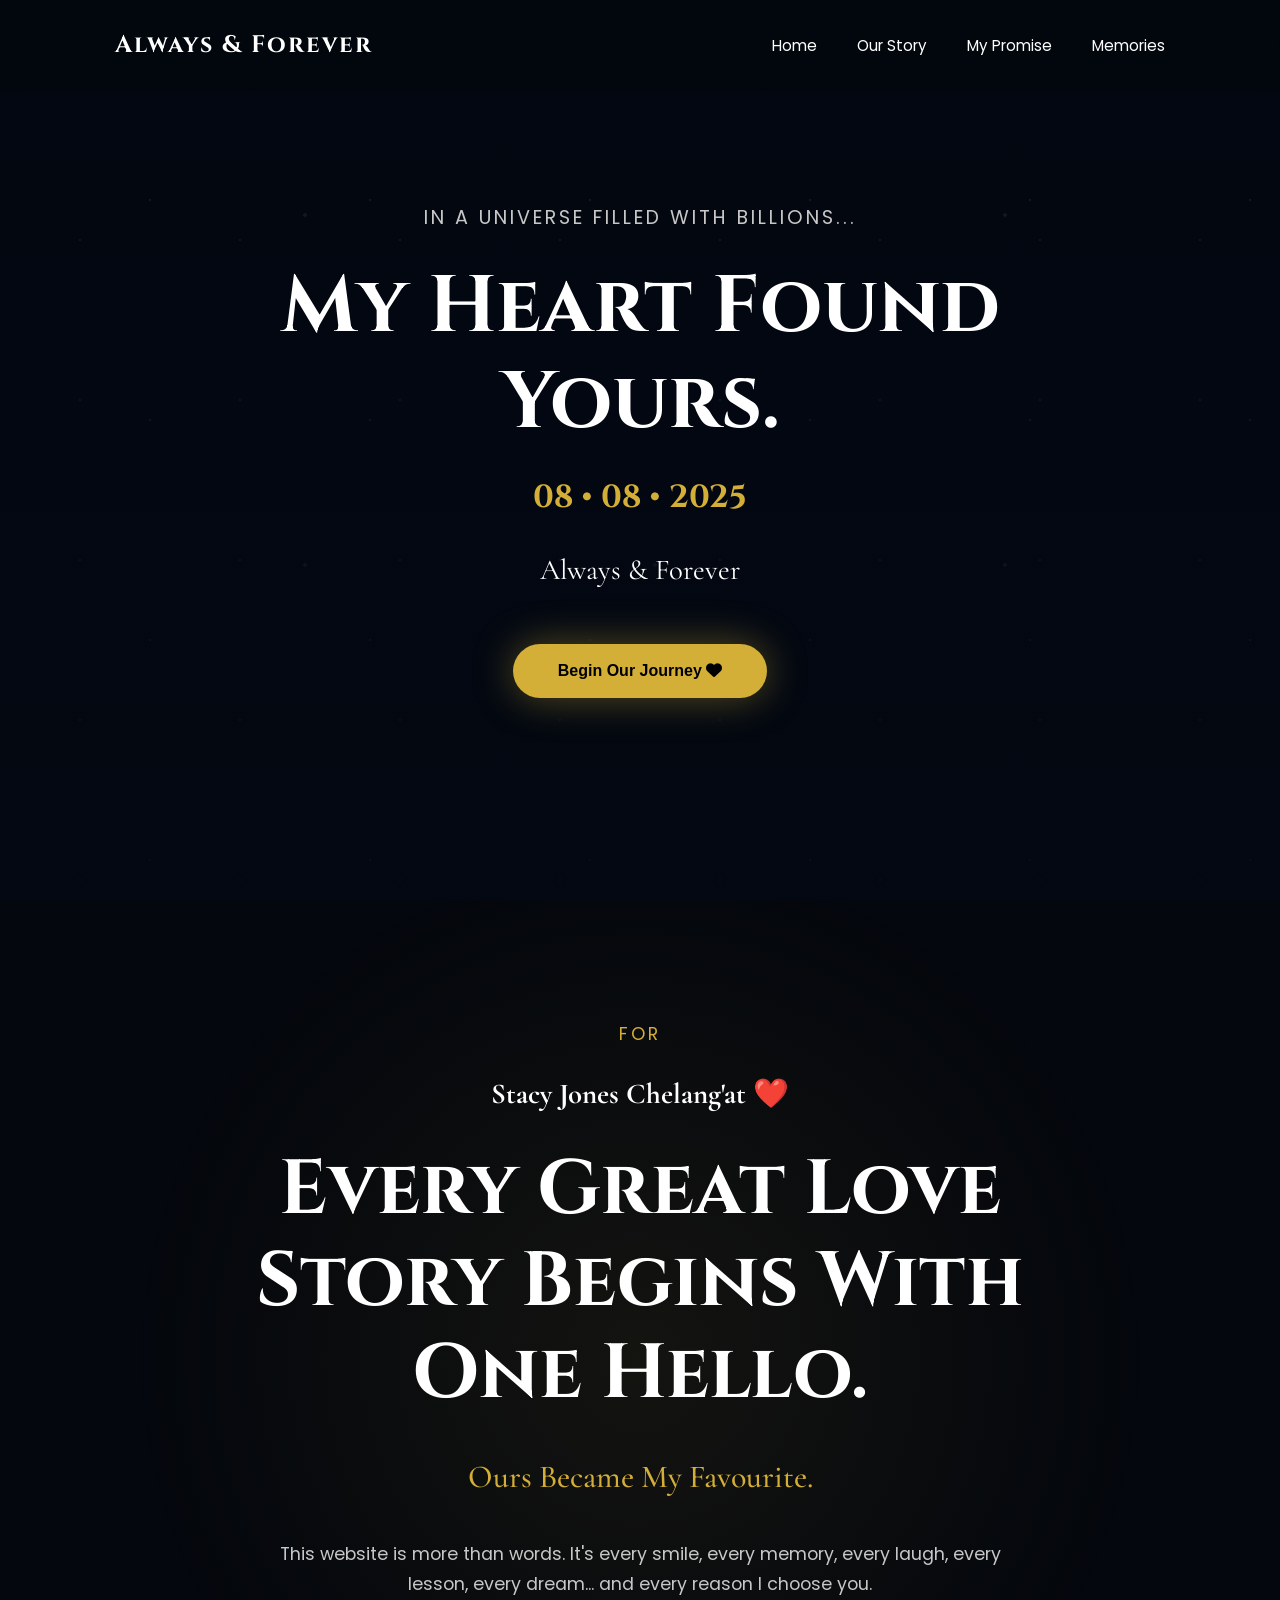
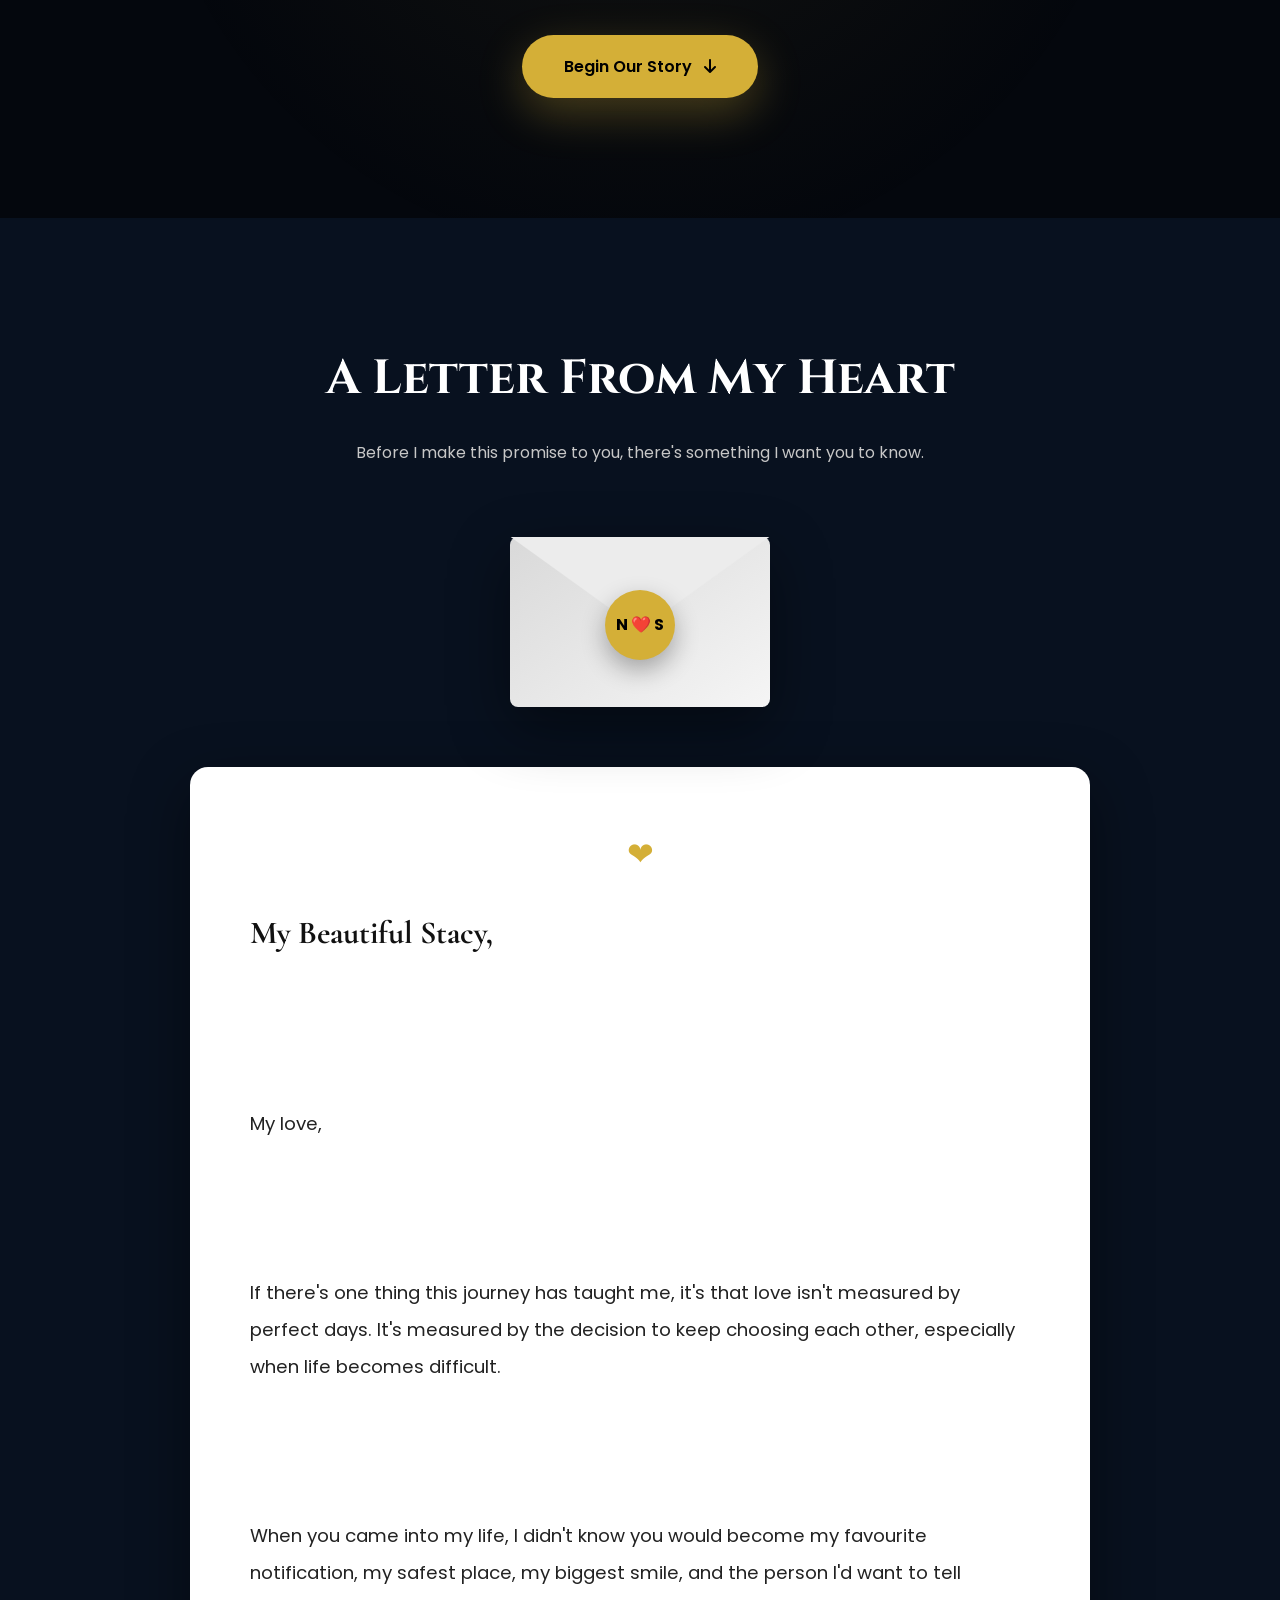
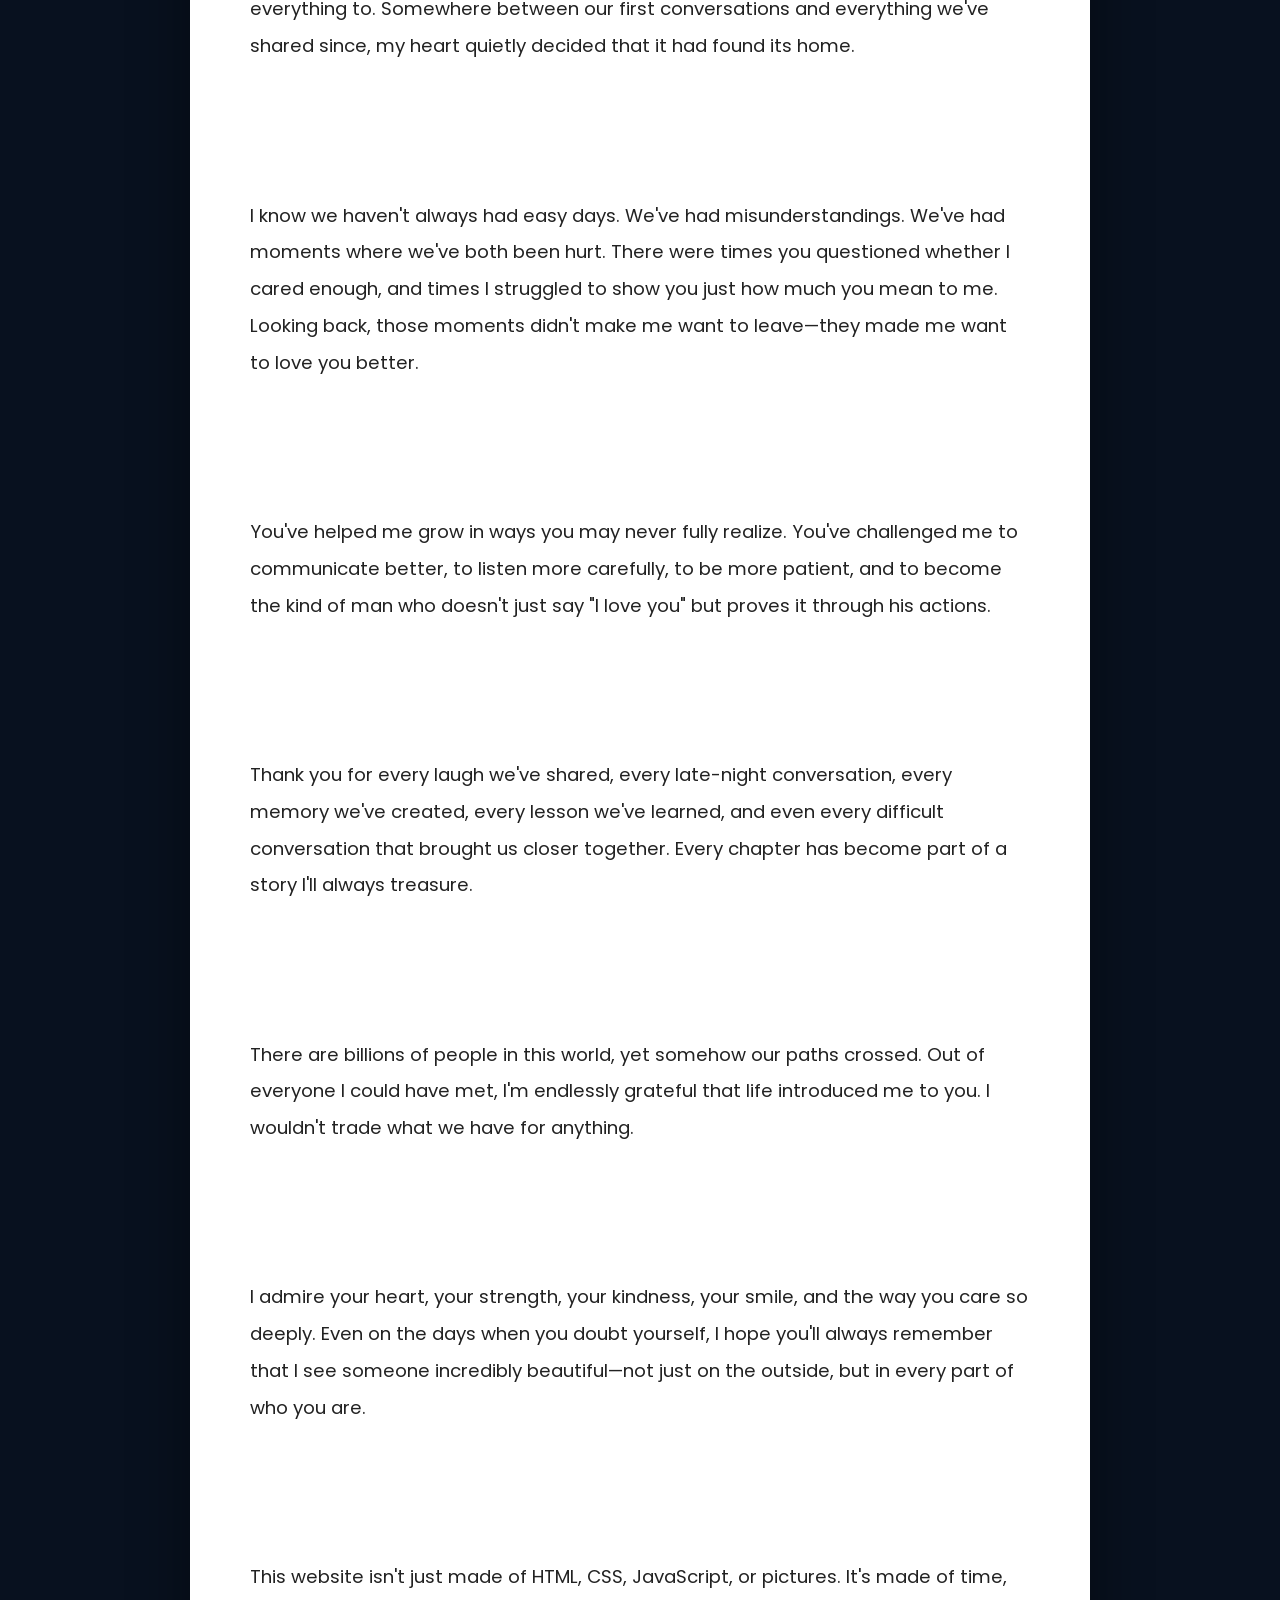
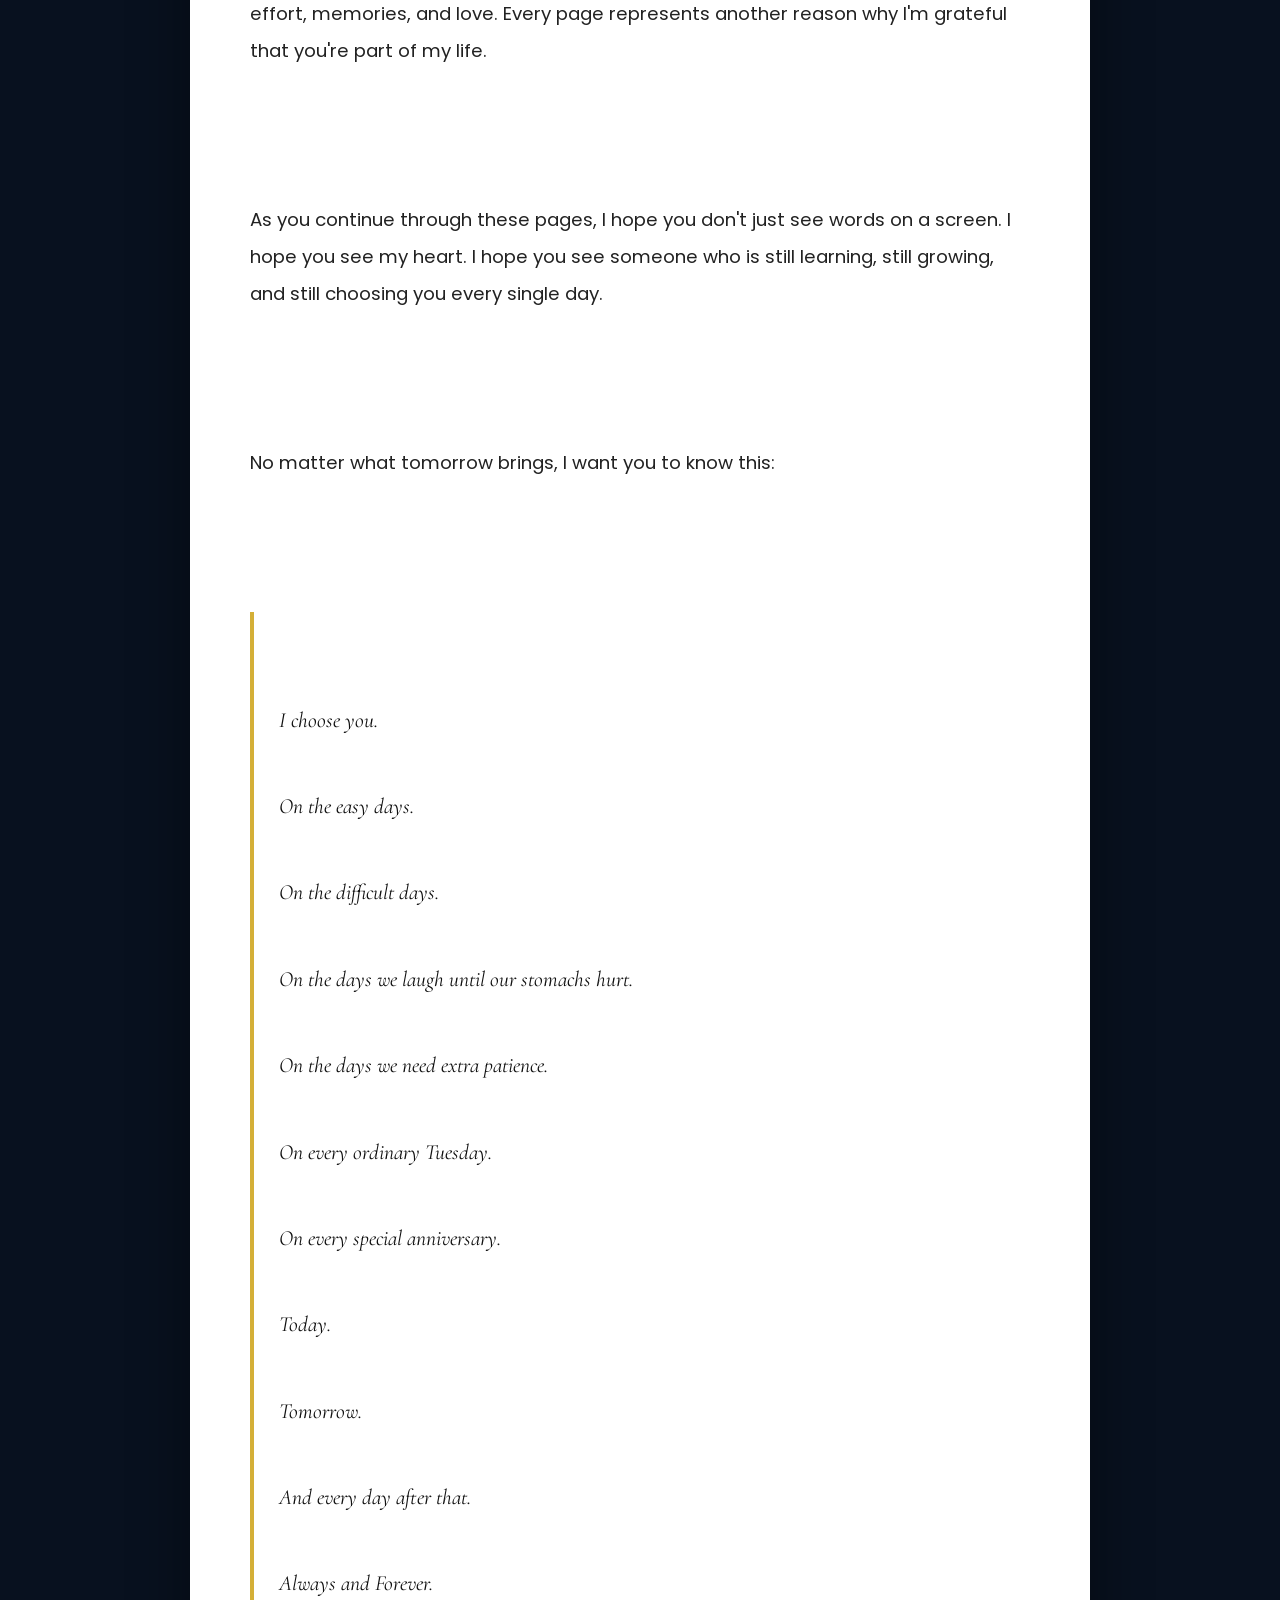
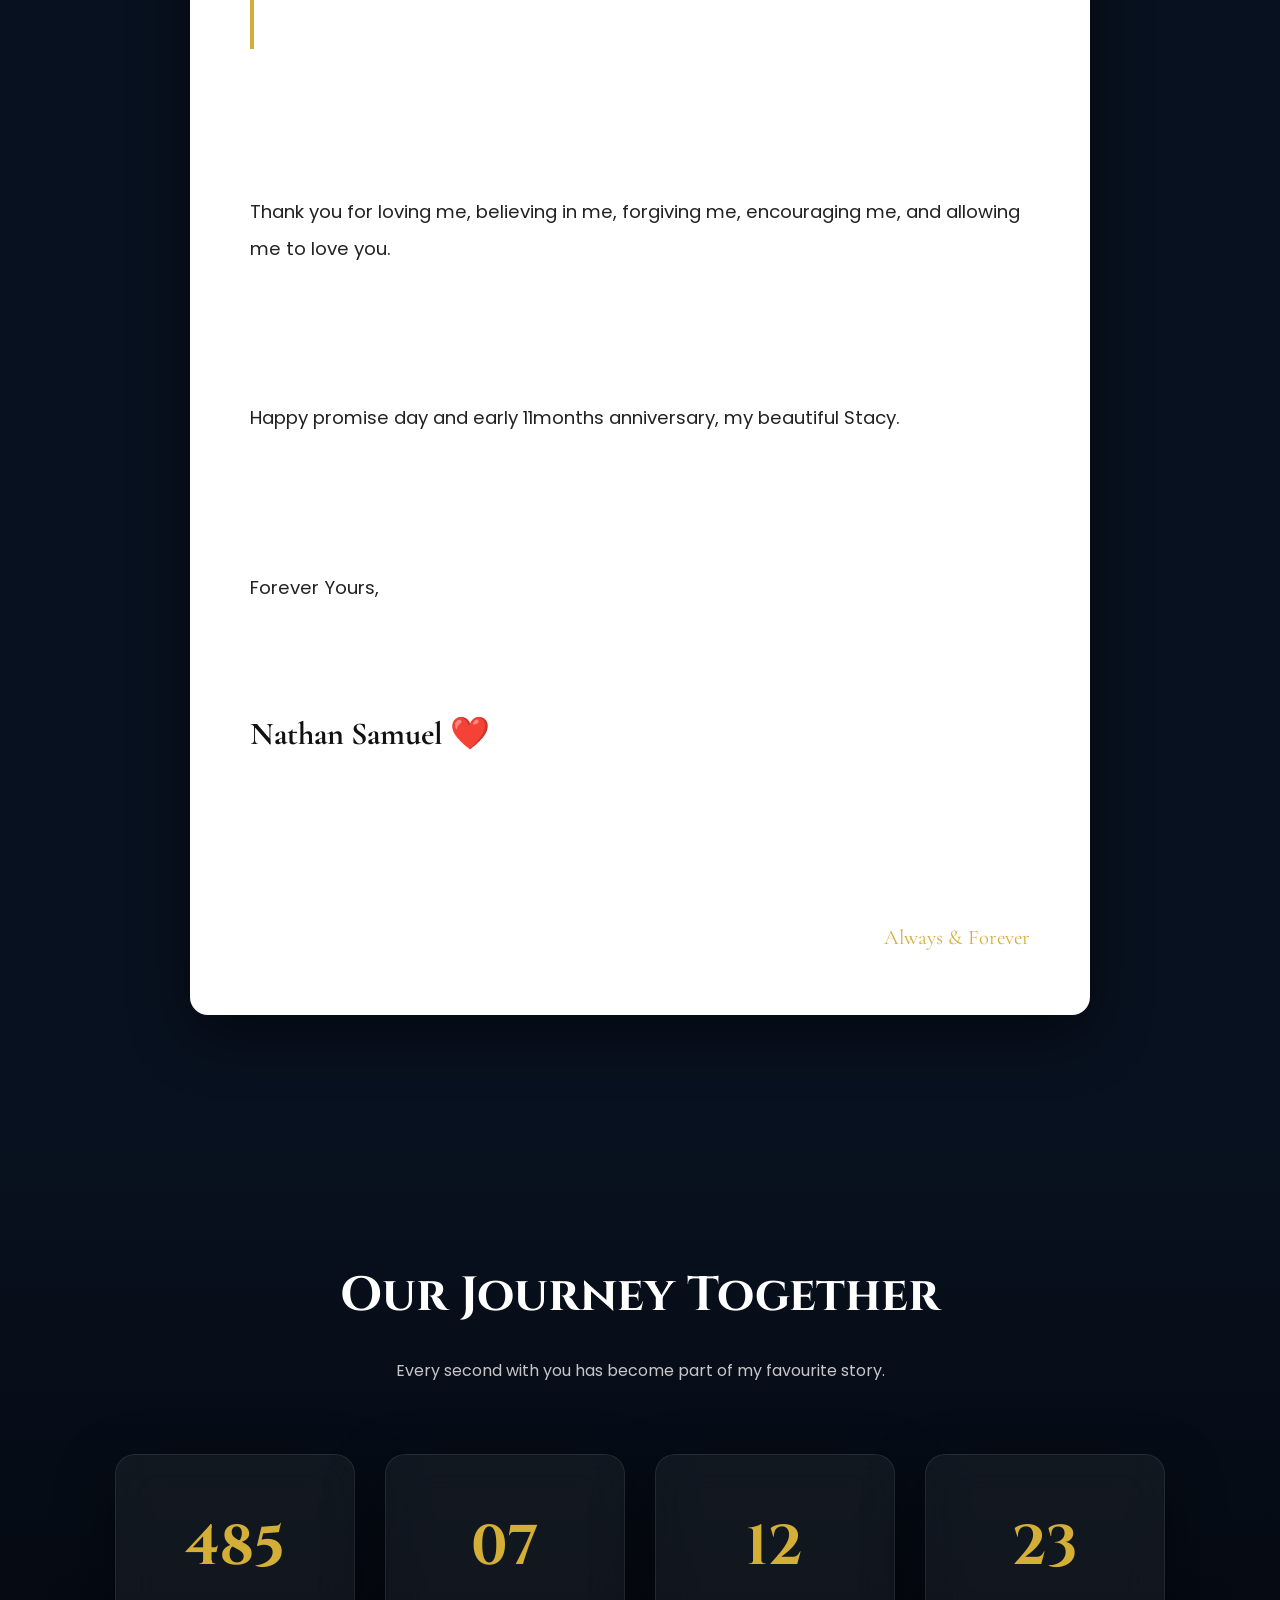
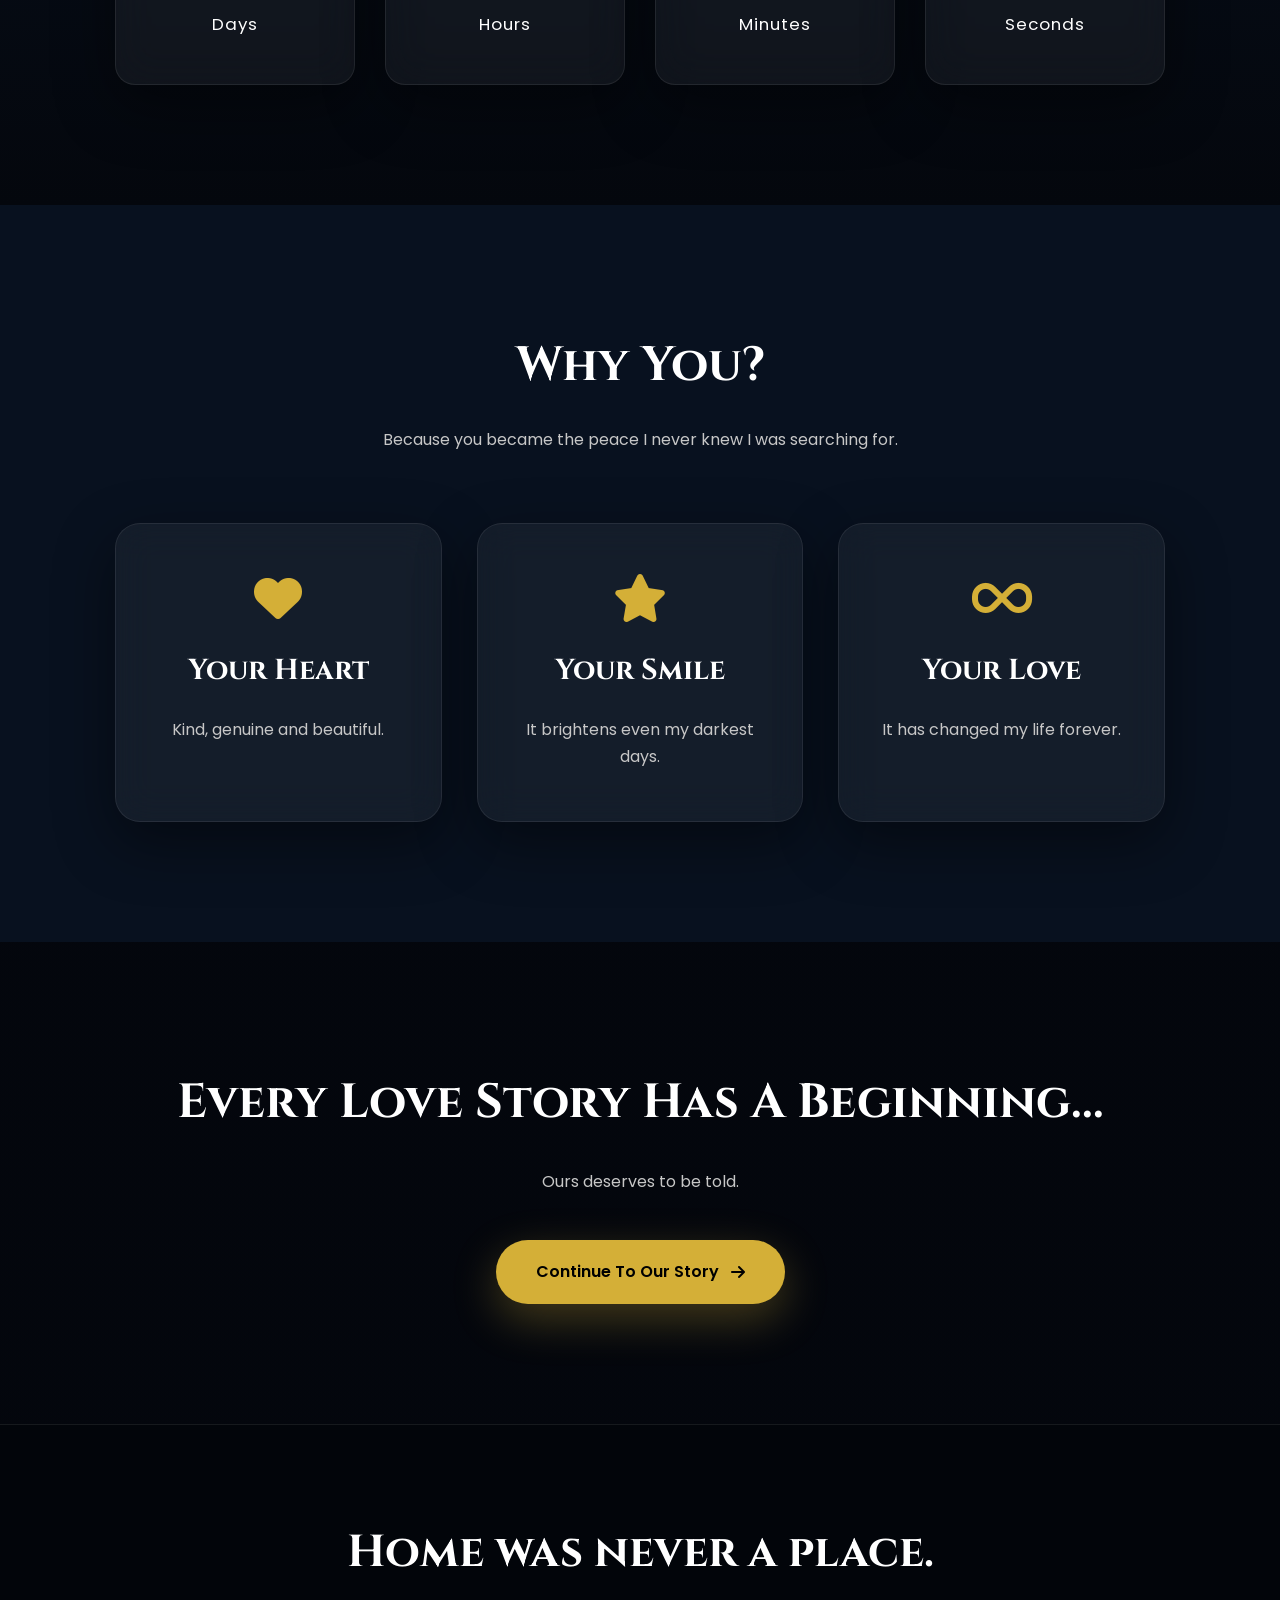
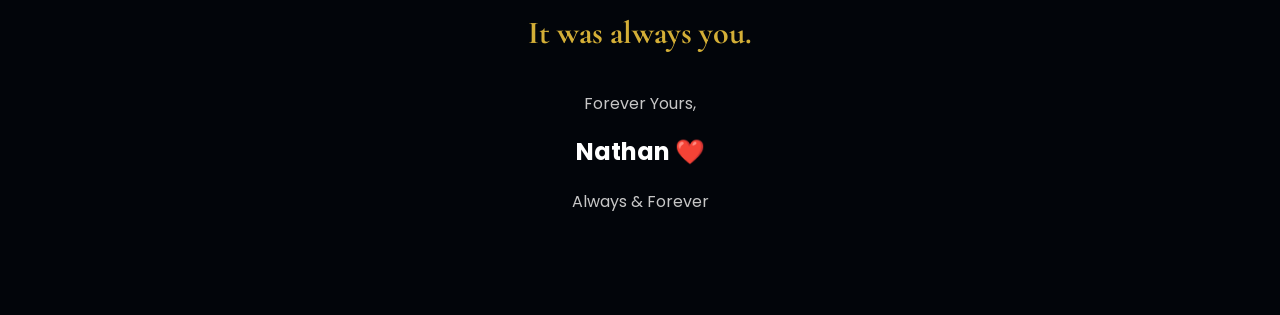
==== index.html @ 4c94e1ca "Rename Index.html to index.html" ====
<!DOCTYPE html>
<html lang="en">
<head>
    <meta charset="UTF-8">
    <meta name="viewport" content="width=device-width, initial-scale=1.0">

    <title>Always & Forever | Nathan ❤️ Stacy</title>

    <!-- Google Fonts -->
    <link href="https://fonts.googleapis.com/css2?family=Cinzel:wght@400;600;700&family=Cormorant+Garamond:wght@300;400;600;700&family=Poppins:wght@300;400;500;600&display=swap" rel="stylesheet">

    <!-- Font Awesome -->
    <link rel="stylesheet" href="https://cdnjs.cloudflare.com/ajax/libs/font-awesome/6.7.2/css/all.min.css">

    <!-- Main CSS -->
    <link rel="stylesheet" href="style.css">
</head>

<body>
    <div id="page">

<!-- =========================
     INTRO SCREEN
========================== -->

<section id="intro">

    <div id="stars"></div>
    <div id="shooting-stars"></div>

    <div class="intro-content">



        
        <p>In a universe filled with billions...</p>

        <h1>My Heart Found Yours.</h1>

        <h2>08 • 08 • 2025</h2>

        <h3>Always & Forever</h3>

        <button id="enterBtn">
            Begin Our Journey
            <i class="fa-solid fa-heart"></i>
        </button>

    </div>

</section>

<!-- =========================
     NAVIGATION
========================== -->

<header>

<nav class="navbar">

    <div class="logo">

        Always & Forever

    </div>

    <ul>

        <li><a href="index.html">Home</a></li>

        <li><a href="story.html">Our Story</a></li>

        <li><a href="promise.html">My Promise</a></li>

        <li><a href="memories.html">Memories</a></li>

    </ul>

</nav>

</header>

<!-- =========================
     HERO
========================== -->

<section id="hero">

    <div class="hero-overlay"></div>

    <div class="hero-content">

        <p>For</p>

        <h3>Stacy Jones Chelang'at ❤️</h3>

        <h1>
            Every Great Love Story
            Begins With One Hello.
        </h1>

        <h2>
            Ours Became My Favourite.
        </h2>

        <p>

            This website is more than words.

            It's every smile,
            every memory,
            every laugh,
            every lesson,
            every dream...

            and every reason I choose you.

        </p>

        <a href="#letter">

            Begin Our Story

            <i class="fa-solid fa-arrow-down"></i>

        </a>

    </div>

</section>

<!-- =========================
     LOVE LETTER
========================== -->

<!-- =========================
     LOVE LETTER
========================== -->

<section id="letter">

    <div class="section-title">

        <h2>A Letter From My Heart</h2>

        <p>
            Before I make this promise to you,
            there's something I want you to know.
        </p>

    </div>

    <div class="letter-container">

        <div class="envelope">

            <div class="seal">

                N ❤️ S

            </div>

        </div>

        <div class="letter-paper">

            <h3>My Beautiful Stacy,</h3>

<div id="typewriter">

<p>
My love,
</p>

<p>
If there's one thing this journey has taught me, it's that love isn't measured by perfect days. It's measured by the decision to keep choosing each other, especially when life becomes difficult.
</p>

<p>
When you came into my life, I didn't know you would become my favourite notification, my safest place, my biggest smile, and the person I'd want to tell everything to. Somewhere between our first conversations and everything we've shared since, my heart quietly decided that it had found its home.
</p>

<p>
I know we haven't always had easy days. We've had misunderstandings. We've had moments where we've both been hurt. There were times you questioned whether I cared enough, and times I struggled to show you just how much you mean to me. Looking back, those moments didn't make me want to leave—they made me want to love you better.
</p>

<p>
You've helped me grow in ways you may never fully realize. You've challenged me to communicate better, to listen more carefully, to be more patient, and to become the kind of man who doesn't just say "I love you" but proves it through his actions.
</p>

<p>
Thank you for every laugh we've shared, every late-night conversation, every memory we've created, every lesson we've learned, and even every difficult conversation that brought us closer together. Every chapter has become part of a story I'll always treasure.
</p>

<p>
There are billions of people in this world, yet somehow our paths crossed. Out of everyone I could have met, I'm endlessly grateful that life introduced me to you. I wouldn't trade what we have for anything.
</p>

<p>
I admire your heart, your strength, your kindness, your smile, and the way you care so deeply. Even on the days when you doubt yourself, I hope you'll always remember that I see someone incredibly beautiful—not just on the outside, but in every part of who you are.
</p>

<p>
This website isn't just made of HTML, CSS, JavaScript, or pictures. It's made of time, effort, memories, and love. Every page represents another reason why I'm grateful that you're part of my life.
</p>

<p>
As you continue through these pages, I hope you don't just see words on a screen. I hope you see my heart. I hope you see someone who is still learning, still growing, and still choosing you every single day.
</p>

<p>
No matter what tomorrow brings, I want you to know this:
</p>

<blockquote>

I choose you.

On the easy days.

On the difficult days.

On the days we laugh until our stomachs hurt.

On the days we need extra patience.

On every ordinary Tuesday.

On every special anniversary.

Today.

Tomorrow.

And every day after that.

Always and Forever.

</blockquote>

<p>
Thank you for loving me, believing in me, forgiving me, encouraging me, and allowing me to love you.
</p>

<p>
Happy promise day and early 11months anniversary, my beautiful Stacy.
</p>

<p>
Forever Yours,
</p>

<h3>Nathan Samuel ❤️</h3>

</div>
            </div>

        </div>

    </div>

</section>
<!-- =========================
     RELATIONSHIP COUNTER
========================== -->

<section id="counter">

    <div class="section-title">

        <h2>Our Journey Together</h2>

        <p>

            Every second with you
            has become part of my favourite story.

        </p>

    </div>

    <div class="counter-grid">

        <div class="counter-card">

            <span id="days">0</span>

            <p>Days</p>

        </div>

        <div class="counter-card">

            <span id="hours">0</span>

            <p>Hours</p>

        </div>

        <div class="counter-card">

            <span id="minutes">0</span>

            <p>Minutes</p>

        </div>

        <div class="counter-card">

            <span id="seconds">0</span>

            <p>Seconds</p>

        </div>

    </div>

</section>

<!-- =========================
     WHY YOU
========================== -->

<section id="why-you">

    <div class="section-title">

        <h2>Why You?</h2>

        <p>

            Because you became the peace
            I never knew I was searching for.

        </p>

    </div>

    <div class="reasons">

        <article>

            <i class="fa-solid fa-heart"></i>

            <h3>Your Heart</h3>

            <p>
                Kind, genuine and beautiful.
            </p>

        </article>

        <article>

            <i class="fa-solid fa-star"></i>

            <h3>Your Smile</h3>

            <p>
                It brightens even my darkest days.
            </p>

        </article>

        <article>

            <i class="fa-solid fa-infinity"></i>

            <h3>Your Love</h3>

            <p>
                It has changed my life forever.
            </p>

        </article>

    </div>

</section>

<!-- =========================
     NEXT CHAPTER
========================== -->

<section id="next-page">

    <h2>

        Every Love Story
        Has A Beginning...

    </h2>

    <p>

        Ours deserves to be told.

    </p>

    <a href="story.html">

        Continue To Our Story

        <i class="fa-solid fa-arrow-right"></i>

    </a>

</section>

<!-- =========================
     FOOTER
========================== -->

<footer>

    <h2>

        Home was never a place.

    </h2>

    <h3>

        It was always you.

    </h3>

    <p>

        Forever Yours,

    </p>

    <h4>

        Nathan ❤️

    </h4>

    <p>

        Always & Forever

    </p>

</footer>
</div>
<script src="main.js"></script>

</body>
</html>
---- style.css ----
/*==================================================
            ALWAYS & FOREVER
             VERSION 2 CSS
        Created by Nathan Samuel
===================================================*/


/*==========================
        GOOGLE FONTS
===========================*/

@import url('https://fonts.googleapis.com/css2?family=Cinzel:wght@400;500;600;700&family=Cormorant+Garamond:wght@300;400;500;600;700&family=Poppins:wght@300;400;500;600&display=swap');


/*==========================
          RESET
===========================*/

*{
    margin:0;
    padding:0;
    box-sizing:border-box;
}

html{
    scroll-behavior:smooth;
}

body{

    background:#04070d;

    color:#ffffff;

    font-family:'Poppins',sans-serif;

    overflow-x:hidden;

    line-height:1.7;

}


/*==========================
      COLOR VARIABLES
===========================*/

:root{

    --gold:#D4AF37;

    --gold-light:#f4d77d;

    --navy:#08111f;

    --dark:#04070d;

    --white:#ffffff;

    --grey:#c7c7c7;

    --glass:rgba(255,255,255,.08);

    --shadow:0 20px 60px rgba(0,0,0,.45);

}


/*==========================
       GLOBAL STYLES
===========================*/

section{

    width:100%;

    padding:120px 9%;

    position:relative;

}

img{

    width:100%;

    display:block;

}

a{

    text-decoration:none;

}

ul{

    list-style:none;

}

h1,h2,h3{

    font-family:'Cinzel',serif;

}

p{

    color:var(--grey);

    font-size:1rem;

}

.section-title{

    text-align:center;

    margin-bottom:70px;

}

.section-title h2{

    font-size:3rem;

    color:white;

    margin-bottom:20px;

}

.section-title p{

    max-width:700px;

    margin:auto;

}


/*==========================
      CUSTOM SCROLLBAR
===========================*/

::-webkit-scrollbar{

    width:10px;

}

::-webkit-scrollbar-track{

    background:#000;

}

::-webkit-scrollbar-thumb{

    background:var(--gold);

    border-radius:30px;

}

::-webkit-scrollbar-thumb:hover{

    background:var(--gold-light);

}


/*==========================
      STARRY BACKGROUND
===========================*/

#stars{

    position:fixed;

    width:100%;

    height:100%;

    top:0;

    left:0;

    pointer-events:none;

    z-index:-2;

    background-image:

    radial-gradient(white 1px, transparent 1px),

    radial-gradient(white 1px, transparent 1px),

    radial-gradient(white 2px, transparent 2px);

    background-size:

    160px 160px,

    220px 220px,

    350px 350px;

    background-position:

    0 0,

    40px 90px,

    130px 40px;

    opacity:.45;

}


/*==========================
    SHOOTING STARS LAYER
===========================*/

#shooting-stars{

    position:fixed;

    inset:0;

    pointer-events:none;

    z-index:-1;

}


/*==========================
      INTRO SCREEN
===========================*/

#intro{

    width:100%;

    height:100vh;

    display:flex;

    justify-content:center;

    align-items:center;

    text-align:center;

    position:relative;

    background:
    linear-gradient(rgba(3,8,18,.85),
    rgba(3,8,18,.95));

}


.intro-content{

    max-width:900px;

    padding:40px;

}

.intro-content p{

    font-size:1.2rem;

    letter-spacing:3px;

    text-transform:uppercase;

    margin-bottom:25px;

}

.intro-content h1{

    font-size:5rem;

    color:white;

    margin-bottom:20px;

    line-height:1.2;

}

.intro-content h2{

    color:var(--gold);

    font-size:2rem;

    margin-bottom:20px;

}

.intro-content h3{

    font-size:1.8rem;

    font-family:'Cormorant Garamond',serif;

    font-weight:400;

    margin-bottom:50px;

}


/*==========================
      BEGIN BUTTON
===========================*/

#enterBtn{

    background:var(--gold);

    color:#000;

    padding:18px 45px;

    border:none;

    border-radius:50px;

    font-size:1rem;

    cursor:pointer;

    font-weight:600;

    transition:.4s;

    box-shadow:0 0 40px rgba(212,175,55,.4);

}

#enterBtn:hover{

    transform:translateY(-6px);

    box-shadow:0 15px 50px rgba(212,175,55,.55);

}


/*==========================
        NAVBAR
===========================*/

.navbar{

    position:fixed;

    top:0;

    left:0;

    width:100%;

    padding:25px 9%;

    display:flex;

    justify-content:space-between;

    align-items:center;

    backdrop-filter:blur(20px);

    background:rgba(4,7,13,.45);

    z-index:1000;

    transition:.4s;

}


.logo{

    color:white;

    font-size:1.5rem;

    font-family:'Cinzel',serif;

    letter-spacing:2px;

    font-weight:700;

}


.navbar ul{

    display:flex;

    gap:40px;

}


.navbar ul li a{

    color:white;

    font-size:.95rem;

    transition:.35s;

    position:relative;

}


.navbar ul li a::after{

    content:"";

    position:absolute;

    width:0;

    height:2px;

    left:0;

    bottom:-8px;

    background:var(--gold);

    transition:.4s;

}


.navbar ul li a:hover{

    color:var(--gold);

}


.navbar ul li a:hover::after{

    width:100%;

}


.navbar ul li a.active{

    color:var(--gold);

}
/*==================================================
                HERO SECTION
==================================================*/

#hero{

    min-height:100vh;

    display:flex;

    justify-content:center;

    align-items:center;

    text-align:center;

    position:relative;

    background:
    linear-gradient(
        rgba(4,7,13,.75),
        rgba(4,7,13,.85)
    ),
    url("images/hero.jpg");

    background-size:cover;

    background-position:center;

    background-attachment:fixed;

}

.hero-overlay{

    position:absolute;

    inset:0;

    background:
    radial-gradient(circle at center,
    rgba(212,175,55,.08),
    transparent 65%);

    pointer-events:none;

}

.hero-content{

    position:relative;

    max-width:900px;

    z-index:2;

}

.hero-content p:first-child{

    color:var(--gold);

    letter-spacing:3px;

    text-transform:uppercase;

    margin-bottom:20px;

}

.hero-content h3{

    font-size:1.8rem;

    font-family:'Cormorant Garamond',serif;

    margin-bottom:25px;

    color:white;

}

.hero-content h1{

    font-size:4.8rem;

    line-height:1.2;

    margin-bottom:30px;

    color:white;

}

.hero-content h2{

    color:var(--gold);

    font-size:2rem;

    margin-bottom:35px;

    font-family:'Cormorant Garamond',serif;

    font-weight:500;

}

.hero-content p{

    max-width:760px;

    margin:0 auto 35px;

    font-size:1.1rem;

}

.hero-content a{

    display:inline-flex;

    align-items:center;

    gap:12px;

    padding:18px 42px;

    border-radius:50px;

    background:var(--gold);

    color:#000;

    font-weight:600;

    transition:.35s;

    box-shadow:0 15px 45px rgba(212,175,55,.30);

}

.hero-content a:hover{

    transform:translateY(-6px);

    box-shadow:0 22px 60px rgba(212,175,55,.45);

}


/*==================================================
              LOVE LETTER SECTION
==================================================*/

#letter{

    background:#08111f;

}

.letter-container{

    max-width:900px;

    margin:auto;

}

.envelope{

    width:260px;

    height:170px;

    margin:50px auto;

    background:linear-gradient(
        145deg,
        #d9d9d9,
        #f5f5f5
    );

    border-radius:8px;

    position:relative;

    box-shadow:var(--shadow);

    cursor:pointer;

    transition:.4s;

}

.envelope:hover{

    transform:translateY(-8px);

}

.envelope::before{

    content:"";

    position:absolute;

    top:0;

    left:0;

    width:100%;

    height:100%;

    clip-path:polygon(
        0 0,
        50% 55%,
        100% 0
    );

    background:#ececec;

}

.seal{

    position:absolute;

    left:50%;

    top:52%;

    transform:translate(-50%,-50%);

    width:70px;

    height:70px;

    border-radius:50%;

    background:var(--gold);

    color:#000;

    display:flex;

    justify-content:center;

    align-items:center;

    font-weight:bold;

    z-index:5;

    box-shadow:0 10px 25px rgba(0,0,0,.3);

}

.letter-paper{

    margin-top:60px;

    background:white;

    color:#222;

    border-radius:18px;

    padding:60px;

    box-shadow:var(--shadow);
    #typewriter p{

    color:#222;

    font-size:1.15rem;

    line-height:2;

    margin-bottom:22px;

}

#typewriter blockquote{

    color:#111;

    font-size:1.35rem;

    font-family:'Cormorant Garamond', serif;

    border-left:4px solid var(--gold);

    padding-left:25px;

    margin:35px 0;

    font-style:italic;

}

.letter-paper h3{

    color:#111;

}

}

.letter-paper h3{

    color:#111;

    font-size:2rem;

    margin-bottom:35px;

    font-family:'Cormorant Garamond',serif;

}

#typewriter{

    font-size:1.15rem;

    line-height:2;

color:black;

    white-space:pre-wrap;

    min-height:260px;

}


/*==================================================
          LETTER DECORATION
==================================================*/

.letter-paper::before{

    content:"❤";

    display:block;

    text-align:center;

    color:var(--gold);

    font-size:2rem;

    margin-bottom:25px;

}

.letter-paper::after{

    content:"Always & Forever";

    display:block;

    margin-top:45px;

    text-align:right;

    color:var(--gold);

    font-family:'Cormorant Garamond',serif;

    font-size:1.3rem;

}
/*==================================================
            RELATIONSHIP COUNTER
==================================================*/

#counter{

    background:linear-gradient(
        180deg,
        #08111f,
        #04070d
    );

}

.counter-grid{

    display:grid;

    grid-template-columns:repeat(4,1fr);

    gap:30px;

    max-width:1100px;

    margin:70px auto 0;

}

.counter-card{

    background:rgba(255,255,255,.05);

    border:1px solid rgba(255,255,255,.08);

    border-radius:20px;

    padding:45px 25px;

    text-align:center;

    backdrop-filter:blur(20px);

    box-shadow:var(--shadow);

    transition:.35s;

}

.counter-card:hover{

    transform:translateY(-10px);

    border-color:var(--gold);

}

.counter-card span{

    display:block;

    font-size:3.5rem;

    color:var(--gold);

    font-weight:700;

    margin-bottom:15px;

    font-family:'Cinzel',serif;

}

.counter-card p{

    color:white;

    font-size:1.05rem;

    letter-spacing:1px;

}


/*==================================================
                WHY YOU
==================================================*/

#why-you{

    background:#08111f;

}

.reasons{

    display:grid;

    grid-template-columns:repeat(3,1fr);

    gap:35px;

    margin-top:60px;

}

.reasons article{

    background:rgba(255,255,255,.05);

    border-radius:25px;

    padding:50px 35px;

    border:1px solid rgba(255,255,255,.08);

    text-align:center;

    transition:.4s;

    backdrop-filter:blur(18px);

    box-shadow:var(--shadow);

}

.reasons article:hover{

    transform:translateY(-12px);

    border-color:var(--gold);

}

.reasons i{

    font-size:3rem;

    color:var(--gold);

    margin-bottom:25px;

}

.reasons h3{

    font-size:1.8rem;

    margin-bottom:20px;

}

.reasons p{

    color:var(--grey);

}


/*==================================================
              NEXT CHAPTER
==================================================*/

#next-page{

    text-align:center;

    background:linear-gradient(
        rgba(4,7,13,.9),
        rgba(4,7,13,.9)
    );

}

#next-page h2{

    font-size:3rem;

    margin-bottom:25px;

}

#next-page p{

    max-width:700px;

    margin:auto;

    margin-bottom:45px;

}

#next-page a{

    display:inline-flex;

    align-items:center;

    gap:12px;

    padding:18px 40px;

    background:var(--gold);

    color:#000;

    border-radius:50px;

    font-weight:600;

    transition:.35s;

    box-shadow:0 15px 45px rgba(212,175,55,.3);

}

#next-page a:hover{

    transform:translateY(-8px);

    box-shadow:0 25px 60px rgba(212,175,55,.45);

}


/*==================================================
                  FOOTER
==================================================*/

footer{

    background:#02050a;

    text-align:center;

    padding:90px 10%;

    border-top:1px solid rgba(255,255,255,.08);

}

footer h2{

    font-size:2.8rem;

    margin-bottom:15px;

}

footer h3{

    font-family:'Cormorant Garamond',serif;

    color:var(--gold);

    font-size:2rem;

    margin-bottom:30px;

}

footer h4{

    font-size:1.5rem;

    margin:15px 0;

    color:white;

}

footer p{

    margin:10px 0;

    color:var(--grey);

}


/*==================================================
            SMALL SCREEN DEVICES
==================================================*/

@media(max-width:992px){

    .counter-grid{

        grid-template-columns:repeat(2,1fr);

    }

    .reasons{

        grid-template-columns:1fr;

    }

    .hero-content h1{

        font-size:3.5rem;

    }

}

@media(max-width:768px){

    section{

        padding:90px 7%;

    }

    .navbar{

        flex-direction:column;

        gap:20px;

        padding:20px;

    }

    .navbar ul{

        flex-wrap:wrap;

        justify-content:center;

        gap:20px;

    }

    .intro-content h1{

        font-size:3rem;

    }

    .hero-content h1{

        font-size:2.8rem;

    }

    .hero-content h2{

        font-size:1.5rem;

    }

    .counter-grid{

        grid-template-columns:1fr;

    }

    .letter-paper{

        padding:35px;

    }

}

@media(max-width:480px){

    .intro-content h1{

        font-size:2.4rem;

    }

    .section-title h2{

        font-size:2.2rem;

    }

    .hero-content h1{

        font-size:2.2rem;

    }

    #next-page h2{

        font-size:2.1rem;

    }

    footer h2{

        font-size:2rem;

    }

}
/*==================================================
                STORY PAGE
==================================================*/


/*==========================
        STORY HERO
===========================*/

#story-hero{

    min-height:80vh;

    display:flex;

    justify-content:center;

    align-items:center;

    text-align:center;

    position:relative;

    background:
    linear-gradient(
        rgba(4,7,13,.78),
        rgba(4,7,13,.90)
    ),
    url("images/story1.jpg");

    background-size:cover;

    background-position:center;

    background-attachment:fixed;

}

#story-hero .hero-content{

    max-width:900px;

}

#story-hero h1{

    font-size:4.5rem;

    margin:20px 0;

}

#story-hero h2{

    color:var(--gold);

    font-family:'Cormorant Garamond',serif;

    font-weight:500;

}

#story-hero p{

    color:var(--gold);

    letter-spacing:3px;

    text-transform:uppercase;

}


/*==========================
      STORY SECTION
===========================*/

.story-section{

    background:#08111f;

}

.story-section:nth-child(even){

    background:#04070d;

}

.story-grid{

    display:grid;

    grid-template-columns:1fr 1fr;

    gap:70px;

    align-items:center;

}

.story-grid.reverse{

    direction:rtl;

}

.story-grid.reverse>*{

    direction:ltr;

}

.story-image img{

    width:100%;

    border-radius:25px;

    box-shadow:var(--shadow);

    transition:.45s;

}

.story-image img:hover{

    transform:scale(1.03);

}

.story-text{

    font-size:1.1rem;

}

.story-text p{

    margin-bottom:22px;

    line-height:2;

}

.story-text.center{

    max-width:900px;

    margin:auto;

    text-align:center;

}


/*==========================
       DARK SECTION
===========================*/

.story-section.dark{

    background:linear-gradient(
        180deg,
        #03060b,
        #0b1423
    );

}


/*==========================
        TIMELINE
===========================*/

#timeline{

    background:#08111f;

}

.timeline{

    max-width:900px;

    margin:auto;

    position:relative;

}

.timeline::before{

    content:"";

    position:absolute;

    left:50%;

    top:0;

    width:3px;

    height:100%;

    background:var(--gold);

    transform:translateX(-50%);

}

.timeline-item{

    background:rgba(255,255,255,.05);

    border:1px solid rgba(255,255,255,.08);

    border-radius:20px;

    padding:30px;

    width:42%;

    margin:40px 0;

    backdrop-filter:blur(20px);

    box-shadow:var(--shadow);

}

.timeline-item:nth-child(odd){

    margin-right:auto;

}

.timeline-item:nth-child(even){

    margin-left:auto;

}

.timeline-item h3{

    color:var(--gold);

    margin-bottom:12px;

}


/*==========================
       CONTINUE
===========================*/

#continue{

    text-align:center;

    background:#04070d;

}

#continue h2{

    font-size:3rem;

    margin-bottom:25px;

}

#continue p{

    margin-bottom:40px;

}

#continue a{

    display:inline-flex;

    align-items:center;

    gap:12px;

    padding:18px 42px;

    border-radius:50px;

    background:var(--gold);

    color:#000;

    font-weight:600;

    transition:.35s;

}

#continue a:hover{

    transform:translateY(-8px);

}


/*==========================
      STORY RESPONSIVE
===========================*/

@media(max-width:900px){

    .story-grid{

        grid-template-columns:1fr;

    }

    .timeline::before{

        left:20px;

    }

    .timeline-item{

        width:100%;

        margin-left:40px !important;

    }

}

@media(max-width:768px){

    #story-hero h1{

        font-size:3rem;

    }

    #continue h2{

        font-size:2.3rem;

    }

}
/*==================================================
                PROMISE PAGE
==================================================*/


/*==========================
        PROMISE HERO
===========================*/

#promise-hero{

    min-height:80vh;

    display:flex;

    justify-content:center;

    align-items:center;

    text-align:center;

    position:relative;

    background:
    linear-gradient(
        rgba(4,7,13,.80),
        rgba(4,7,13,.90)
    ),
    url("images/ring.png");

    background-size:cover;

    background-position:center;

    background-attachment:fixed;

}

#promise-hero .hero-content{

    max-width:900px;

}

#promise-hero p{

    color:var(--gold);

    text-transform:uppercase;

    letter-spacing:3px;

}

#promise-hero h1{

    font-size:4.5rem;

    margin:20px 0;

}

#promise-hero h2{

    color:var(--gold);

    font-family:'Cormorant Garamond',serif;

    font-weight:500;

    line-height:1.5;

}


/*==========================
      PROMISE INTRO
===========================*/

.promise-intro{

    background:#08111f;

    text-align:center;

}

.promise-intro p{

    max-width:850px;

    margin:20px auto;

    font-size:1.1rem;

    line-height:2;

}


/*==========================
        RING SECTION
===========================*/

#ring-section{

    background:#04070d;

    display:grid;

    grid-template-columns:1fr 1fr;

    gap:70px;

    align-items:center;

}

.ring-image img{

    width:100%;

    max-width:420px;

    margin:auto;

    border-radius:50%;

    box-shadow:
    0 0 40px rgba(212,175,55,.20),
    0 0 80px rgba(212,175,55,.15);

    transition:.4s;

}

.ring-image img:hover{

    transform:scale(1.05);

}

.ring-text h2{

    font-size:3rem;

    margin-bottom:25px;

}

.ring-text p{

    margin-bottom:22px;

    line-height:2;

}


/*==========================
       TEN PROMISES
===========================*/

#promises{

    background:#08111f;

}

.promise-grid{

    display:grid;

    grid-template-columns:repeat(2,1fr);

    gap:30px;

    margin-top:60px;

}

.promise-grid article{

    background:rgba(255,255,255,.05);

    border:1px solid rgba(255,255,255,.08);

    border-radius:22px;

    padding:35px;

    backdrop-filter:blur(15px);

    transition:.35s;

    box-shadow:var(--shadow);

}

.promise-grid article:hover{

    transform:translateY(-8px);

    border-color:var(--gold);

}

.promise-grid h3{

    color:var(--gold);

    font-size:2rem;

    margin-bottom:15px;

}

.promise-grid p{

    line-height:1.8;

}


/*==========================
       FUTURE SECTION
===========================*/

#future{

    background:#04070d;

    text-align:center;

}

#future p{

    max-width:850px;

    margin:20px auto;

    line-height:2;

}


/*==========================
       FINAL LETTER
===========================*/

#final-letter{

    background:#08111f;

    text-align:center;

}

#final-letter h2{

    font-size:3rem;

    margin-bottom:35px;

}

#final-letter p{

    max-width:900px;

    margin:20px auto;

    line-height:2;

}

#final-letter blockquote{

    max-width:800px;

    margin:50px auto;

    padding:35px;

    border-left:5px solid var(--gold);

    background:rgba(255,255,255,.05);

    border-radius:15px;

    font-family:'Cormorant Garamond',serif;

    font-size:1.7rem;

    color:white;

    line-height:1.6;

}


/*==========================
      RESPONSIVE
===========================*/

@media(max-width:992px){

    #ring-section{

        grid-template-columns:1fr;

        text-align:center;

    }

    .promise-grid{

        grid-template-columns:1fr;

    }

}

@media(max-width:768px){

    #promise-hero h1{

        font-size:3rem;

    }

    .ring-text h2{

        font-size:2.3rem;

    }

    #final-letter h2{

        font-size:2.4rem;

    }

    #final-letter blockquote{

        font-size:1.3rem;

    }

}
/*==================================================
                MEMORIES PAGE
==================================================*/


/*==========================
        HERO SECTION
===========================*/

#memories-hero{

    min-height:80vh;

    display:flex;

    justify-content:center;

    align-items:center;

    text-align:center;

    position:relative;

    background:
    linear-gradient(
        rgba(4,7,13,.82),
        rgba(4,7,13,.92)
    ),
    url("images/memory1.jpg");

    background-size:cover;

    background-position:center;

    background-attachment:fixed;

}

#memories-hero p{

    color:var(--gold);

    letter-spacing:3px;

    text-transform:uppercase;

}

#memories-hero h1{

    font-size:4.5rem;

    margin:20px 0;

}

#memories-hero h2{

    color:var(--gold);

    font-family:'Cormorant Garamond',serif;

    font-weight:500;

}


/*==========================
        INTRO
===========================*/

.memory-intro{

    background:#08111f;

    text-align:center;

}

.memory-intro p{

    max-width:850px;

    margin:auto;

    line-height:2;

}


/*==========================
        GALLERY
===========================*/

#gallery{

    background:#04070d;

}

.gallery-grid{

    display:grid;

    grid-template-columns:repeat(auto-fit,minmax(280px,1fr));

    gap:35px;

    margin-top:60px;

}

.gallery-grid figure{

    background:rgba(255,255,255,.05);

    border-radius:20px;

    overflow:hidden;

    border:1px solid rgba(255,255,255,.08);

    box-shadow:var(--shadow);

    transition:.4s;

}

.gallery-grid figure:hover{

    transform:translateY(-10px);

    border-color:var(--gold);

}

.gallery-grid img{

    width:100%;

    height:320px;

    object-fit:cover;

    transition:.45s;

}

.gallery-grid figure:hover img{

    transform:scale(1.08);

}

.gallery-grid figcaption{

    padding:20px;

    text-align:center;

    color:white;

    font-family:'Cormorant Garamond',serif;

    font-size:1.2rem;

}


/*==========================
      FAVORITES
===========================*/

#favorites{

    background:#08111f;

}

.favorite-list{

    display:grid;

    grid-template-columns:repeat(2,1fr);

    gap:35px;

}

.favorite-list article{

    background:rgba(255,255,255,.05);

    border:1px solid rgba(255,255,255,.08);

    border-radius:22px;

    padding:40px;

    text-align:center;

    transition:.35s;

    backdrop-filter:blur(20px);

}

.favorite-list article:hover{

    transform:translateY(-8px);

    border-color:var(--gold);

}

.favorite-list i{

    font-size:2.8rem;

    color:var(--gold);

    margin-bottom:20px;

}

.favorite-list h3{

    margin-bottom:15px;

}


/*==========================
     FUTURE MEMORIES
===========================*/

#future-memories{

    background:#04070d;

    text-align:center;

}

#future-memories p{

    max-width:850px;

    margin:25px auto;

    line-height:2;

}


/*==========================
        ENDING
===========================*/

#ending{

    background:#08111f;

    text-align:center;

}

#ending h2{

    font-size:3.2rem;

    margin-bottom:15px;

}

#ending h3{

    color:var(--gold);

    font-size:2rem;

    margin-bottom:35px;

    font-family:'Cormorant Garamond',serif;

}

#ending p{

    max-width:900px;

    margin:25px auto;

    line-height:2;

}

#ending blockquote{

    max-width:800px;

    margin:60px auto;

    padding:35px;

    border-left:5px solid var(--gold);

    background:rgba(255,255,255,.05);

    border-radius:18px;

    font-size:1.7rem;

    font-family:'Cormorant Garamond',serif;

    color:white;

}


/*==========================
       CREDITS
===========================*/

#credits{

    text-align:center;

    background:#04070d;

}

#credits h2{

    font-size:3rem;

    margin:20px 0;

}

#credits h3{

    color:var(--gold);

    font-size:2rem;

    margin:20px 0;

    font-family:'Cormorant Garamond',serif;

}

#credits p{

    margin:12px 0;

}


/*==========================
     RESPONSIVE
===========================*/

@media(max-width:992px){

    .favorite-list{

        grid-template-columns:1fr;

    }

}

@media(max-width:768px){

    #memories-hero h1{

        font-size:3rem;

    }

    #ending h2{

        font-size:2.4rem;

    }

    #ending blockquote{

        font-size:1.3rem;

    }

}

@media(max-width:600px){

    .gallery-grid{

        grid-template-columns:1fr;

    }

}
/*==================================
        PHOTO LIGHTBOX
===================================*/

#lightbox{

    position:fixed;

    inset:0;

    background:rgba(0,0,0,.92);

    display:none;

    justify-content:center;

    align-items:center;

    z-index:9999;

}

#lightbox img{

    max-width:90%;

    max-height:90%;

    border-radius:18px;

    box-shadow:0 20px 80px rgba(0,0,0,.6);

}

#closeLightbox{

    position:absolute;

    top:25px;

    right:40px;

    color:white;

    font-size:50px;

    cursor:pointer;

    transition:.3s;

}

#closeLightbox:hover{

    color:var(--gold);

}

.gallery-image{

    cursor:pointer;

}
/*==========================================
            PROMISE RING
==========================================*/

#promiseRing{

    width:100%;

    max-width:420px;

    display:block;

    margin:auto;

    animation:ringGlow 4s ease-in-out infinite;

    transition:transform .4s ease;

}

#promiseRing:hover{

    transform:scale(1.03);

}

@keyframes ringGlow{

    0%{

        filter:
        drop-shadow(0 0 10px rgba(212,175,55,.20));

    }

    50%{

        filter:
        drop-shadow(0 0 28px rgba(212,175,55,.65));

    }

    100%{

        filter:
        drop-shadow(0 0 10px rgba(212,175,55,.20));

    }

}
.intro-content{
    position: relative;
    z-index: 2;
    padding: 40px 20px;
}

#hero{
    overflow: visible;
}
@media (max-width: 768px){
    .intro-content h3{
        font-size: 18px;
    }

    .intro-content h1{
        font-size: 32px;
    }
}
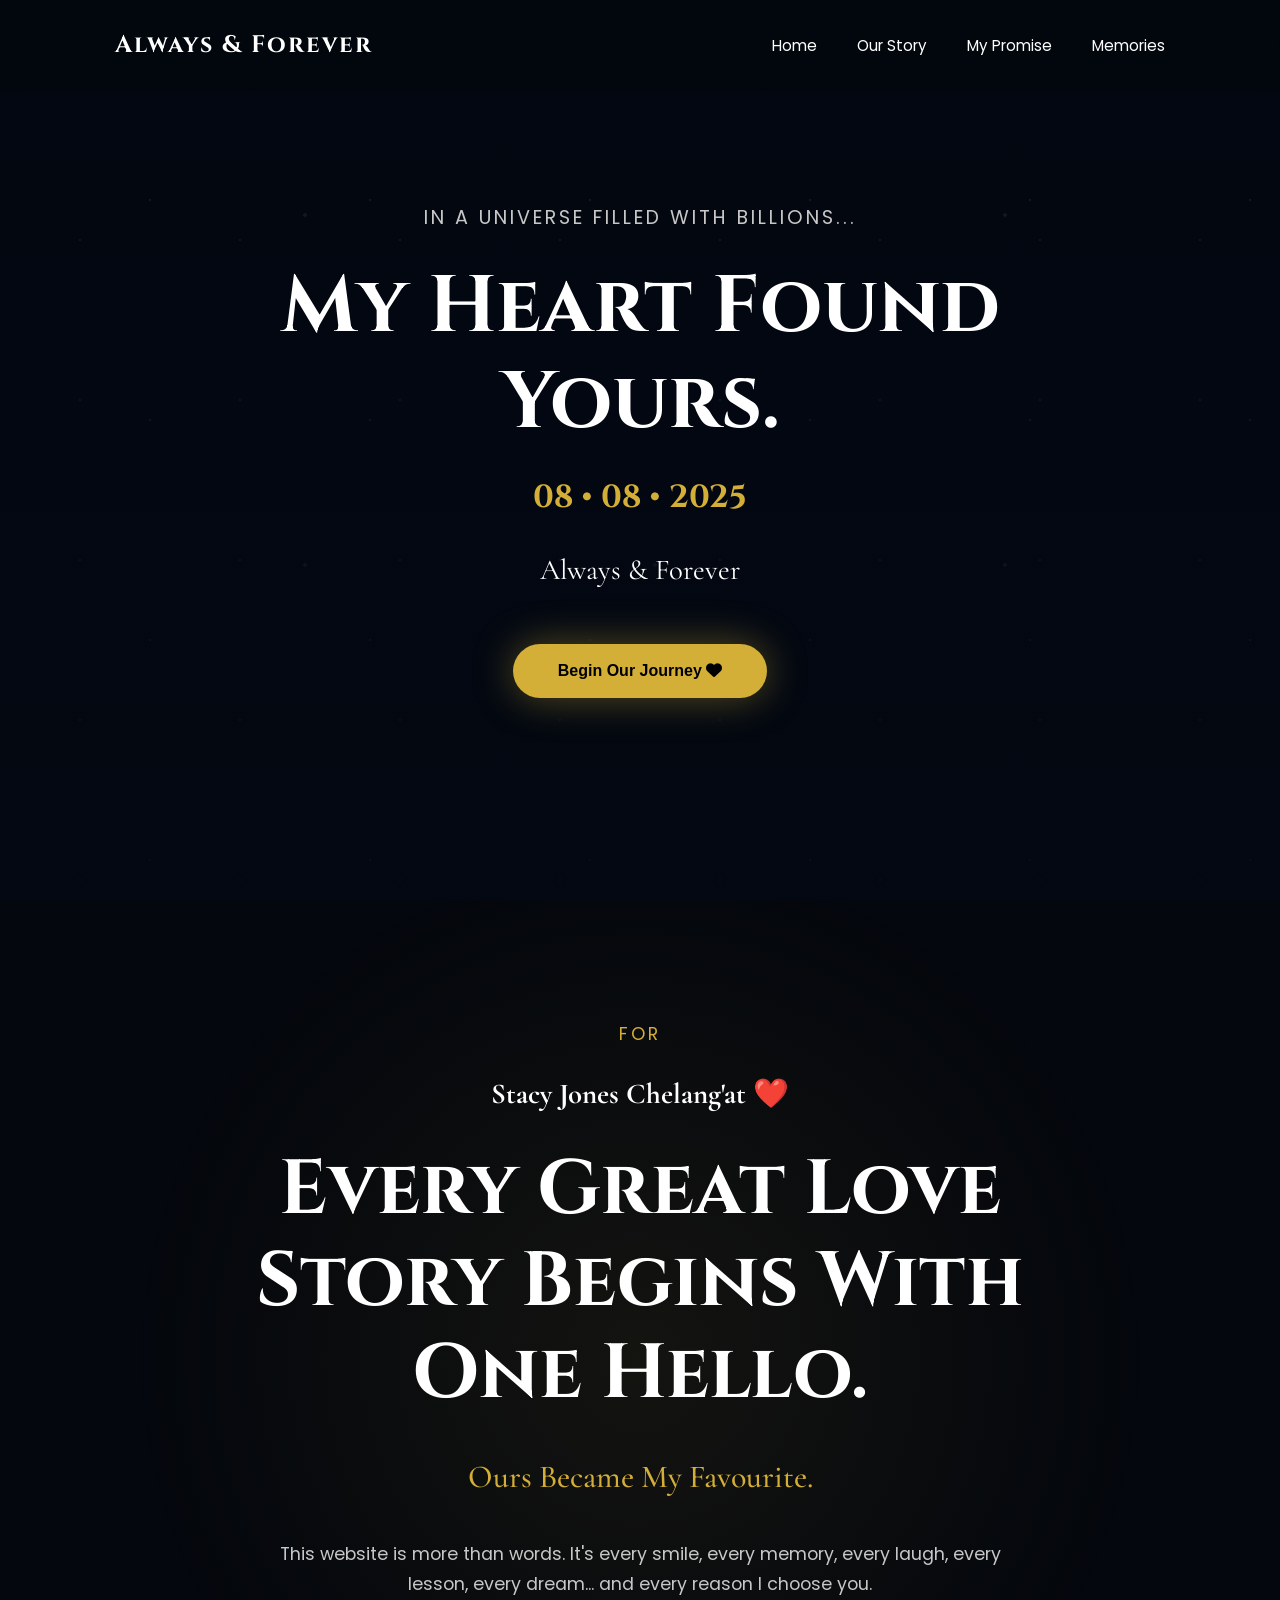
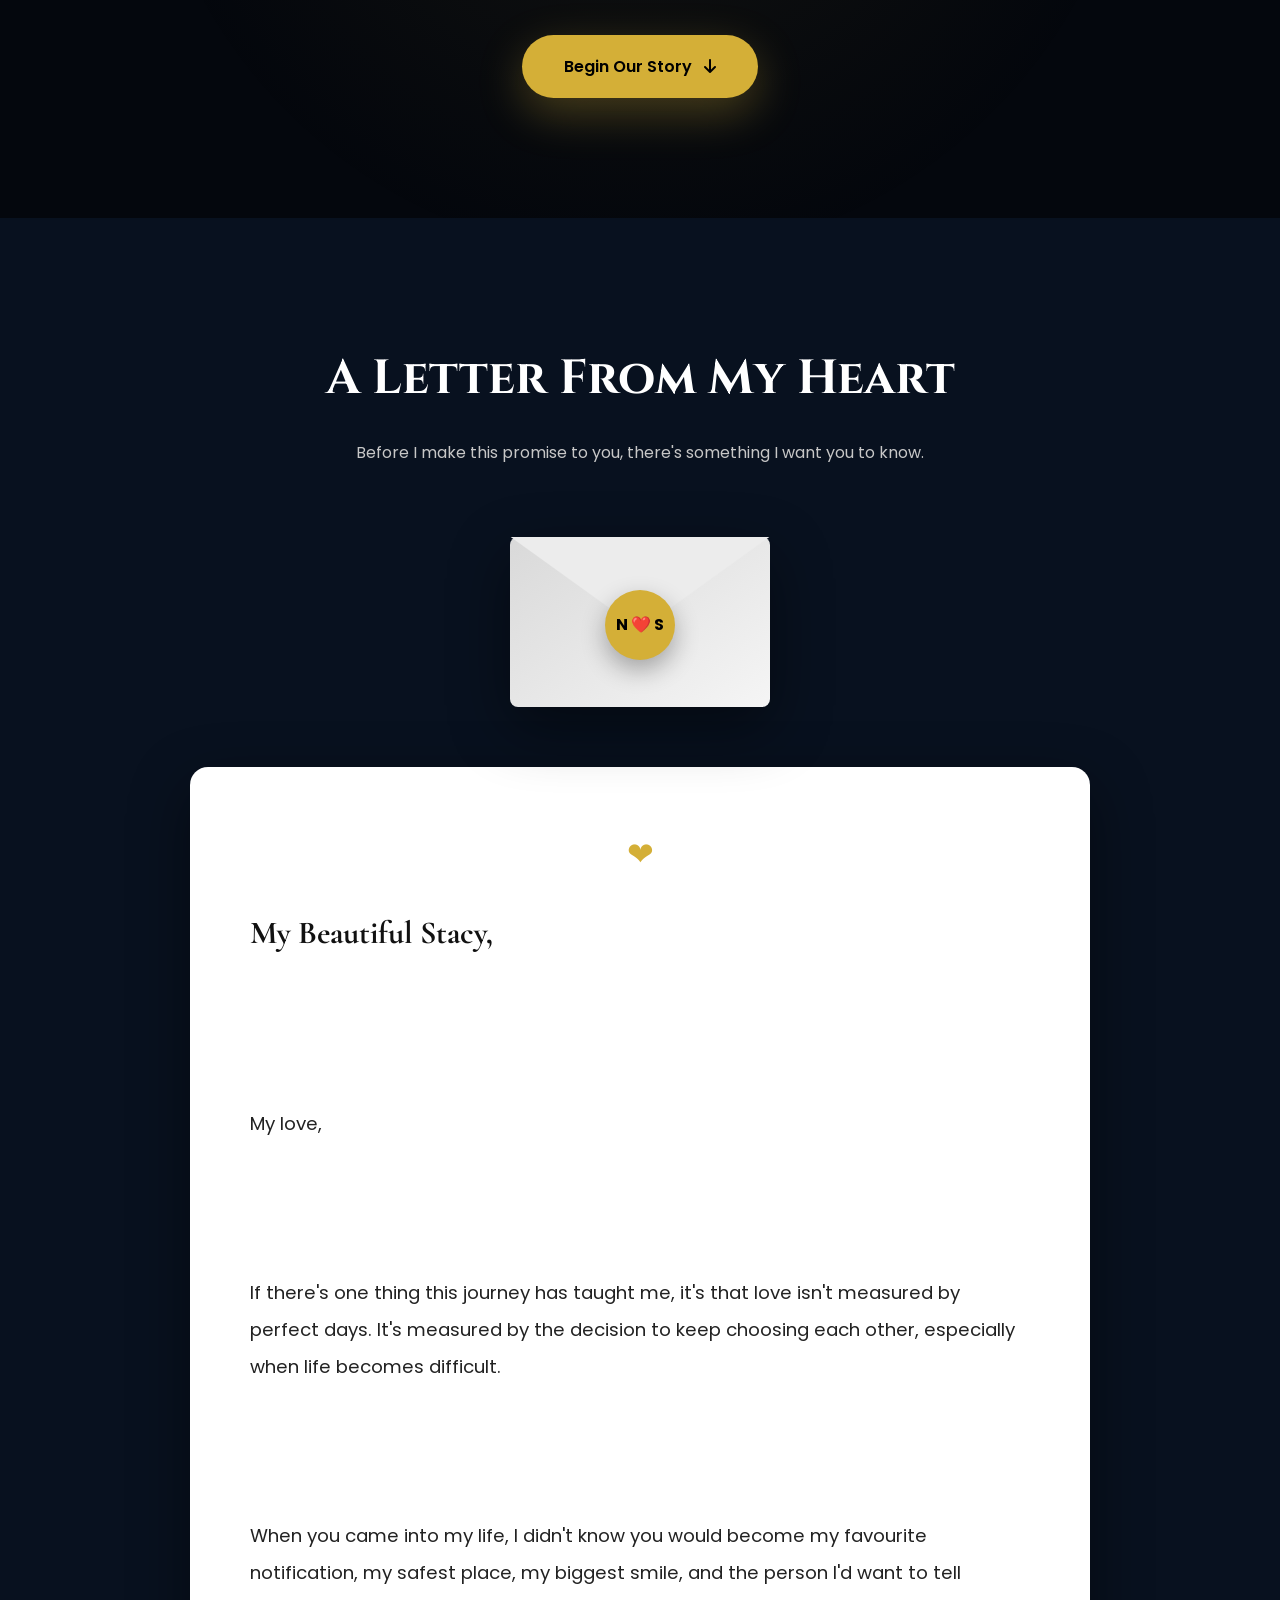
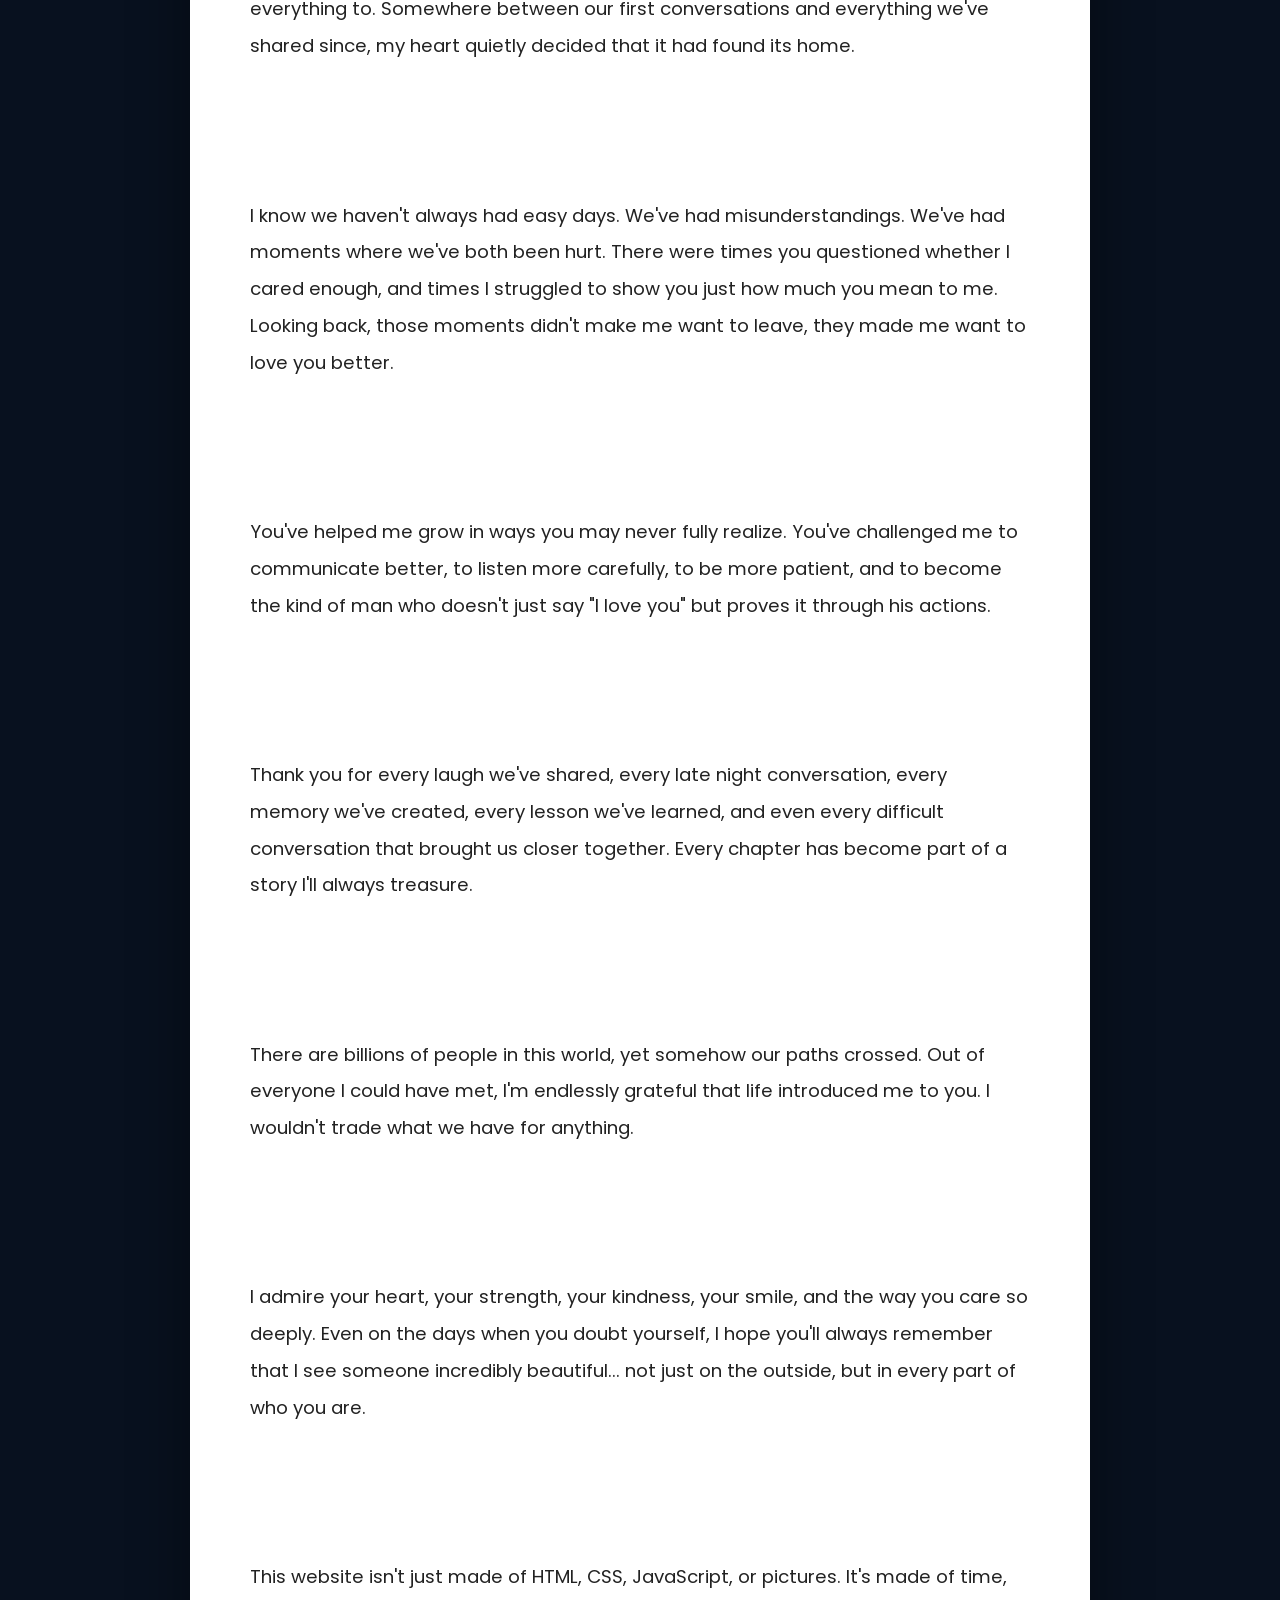
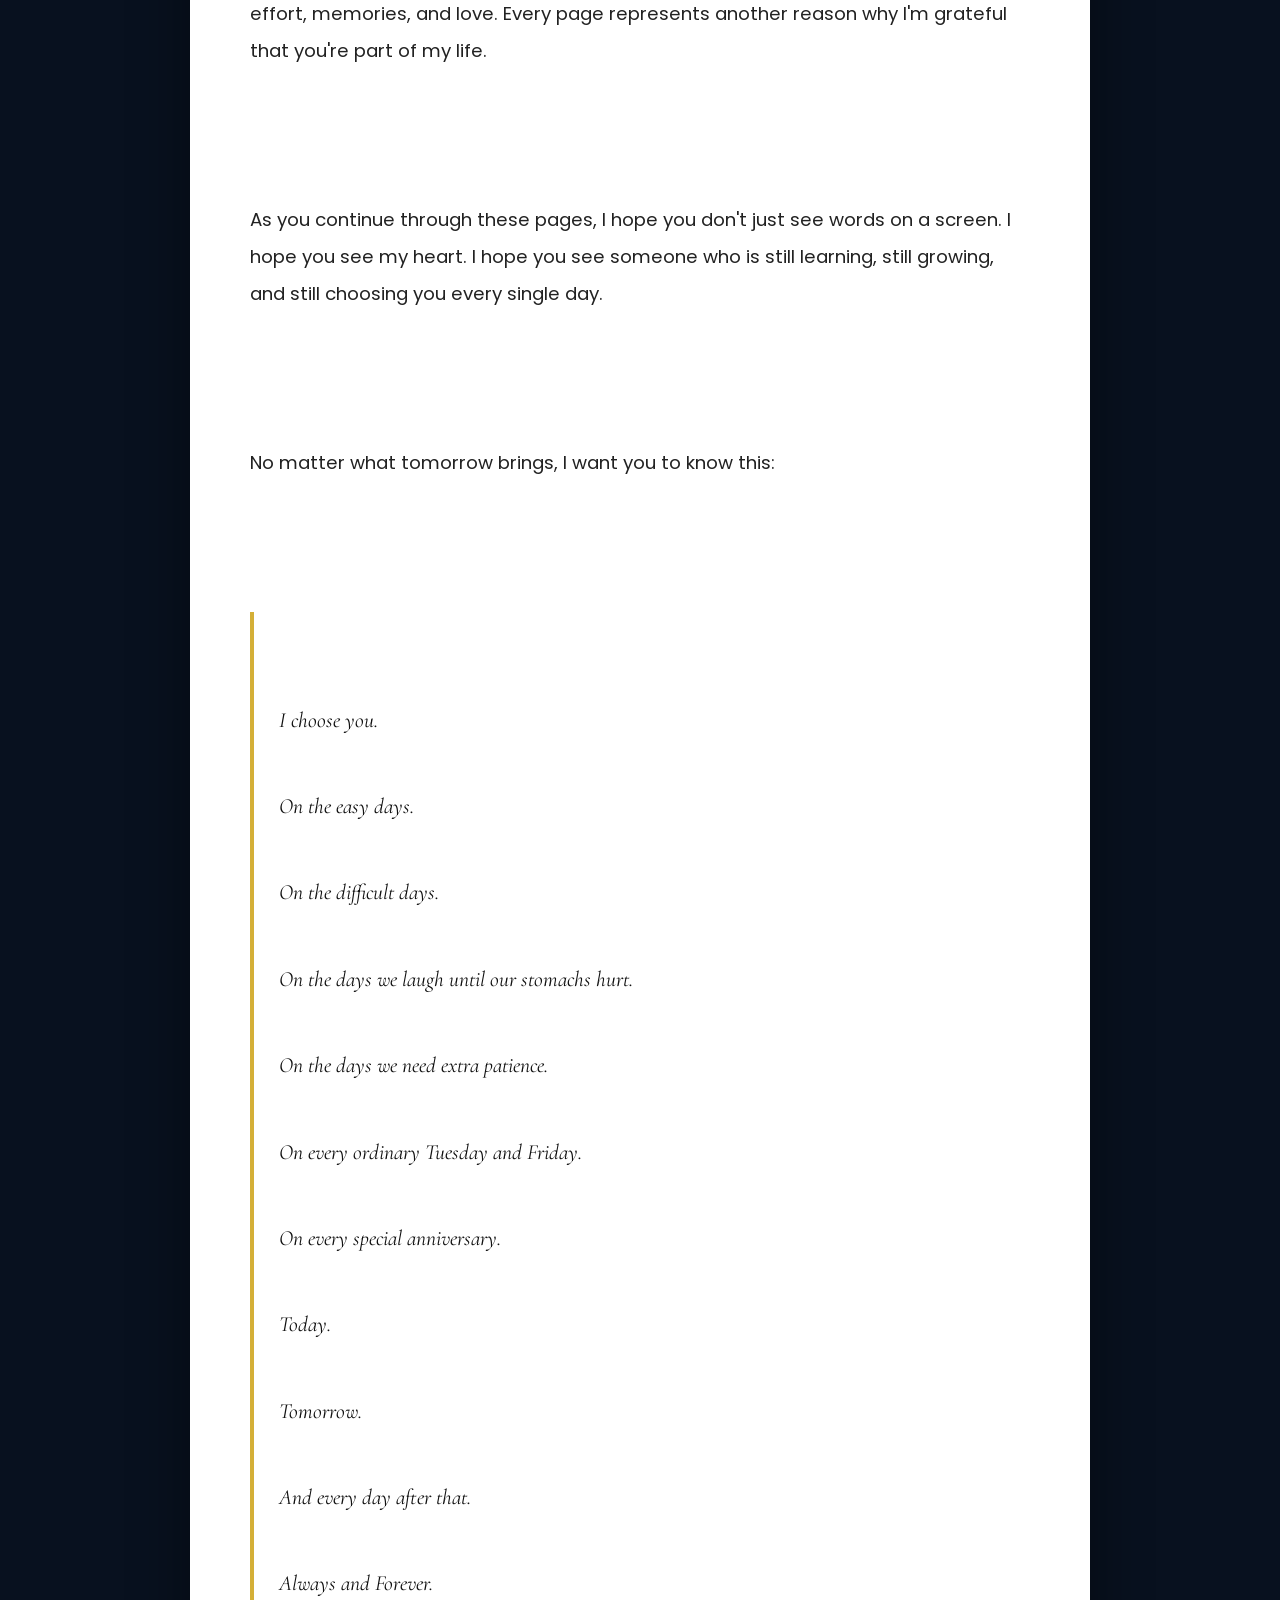
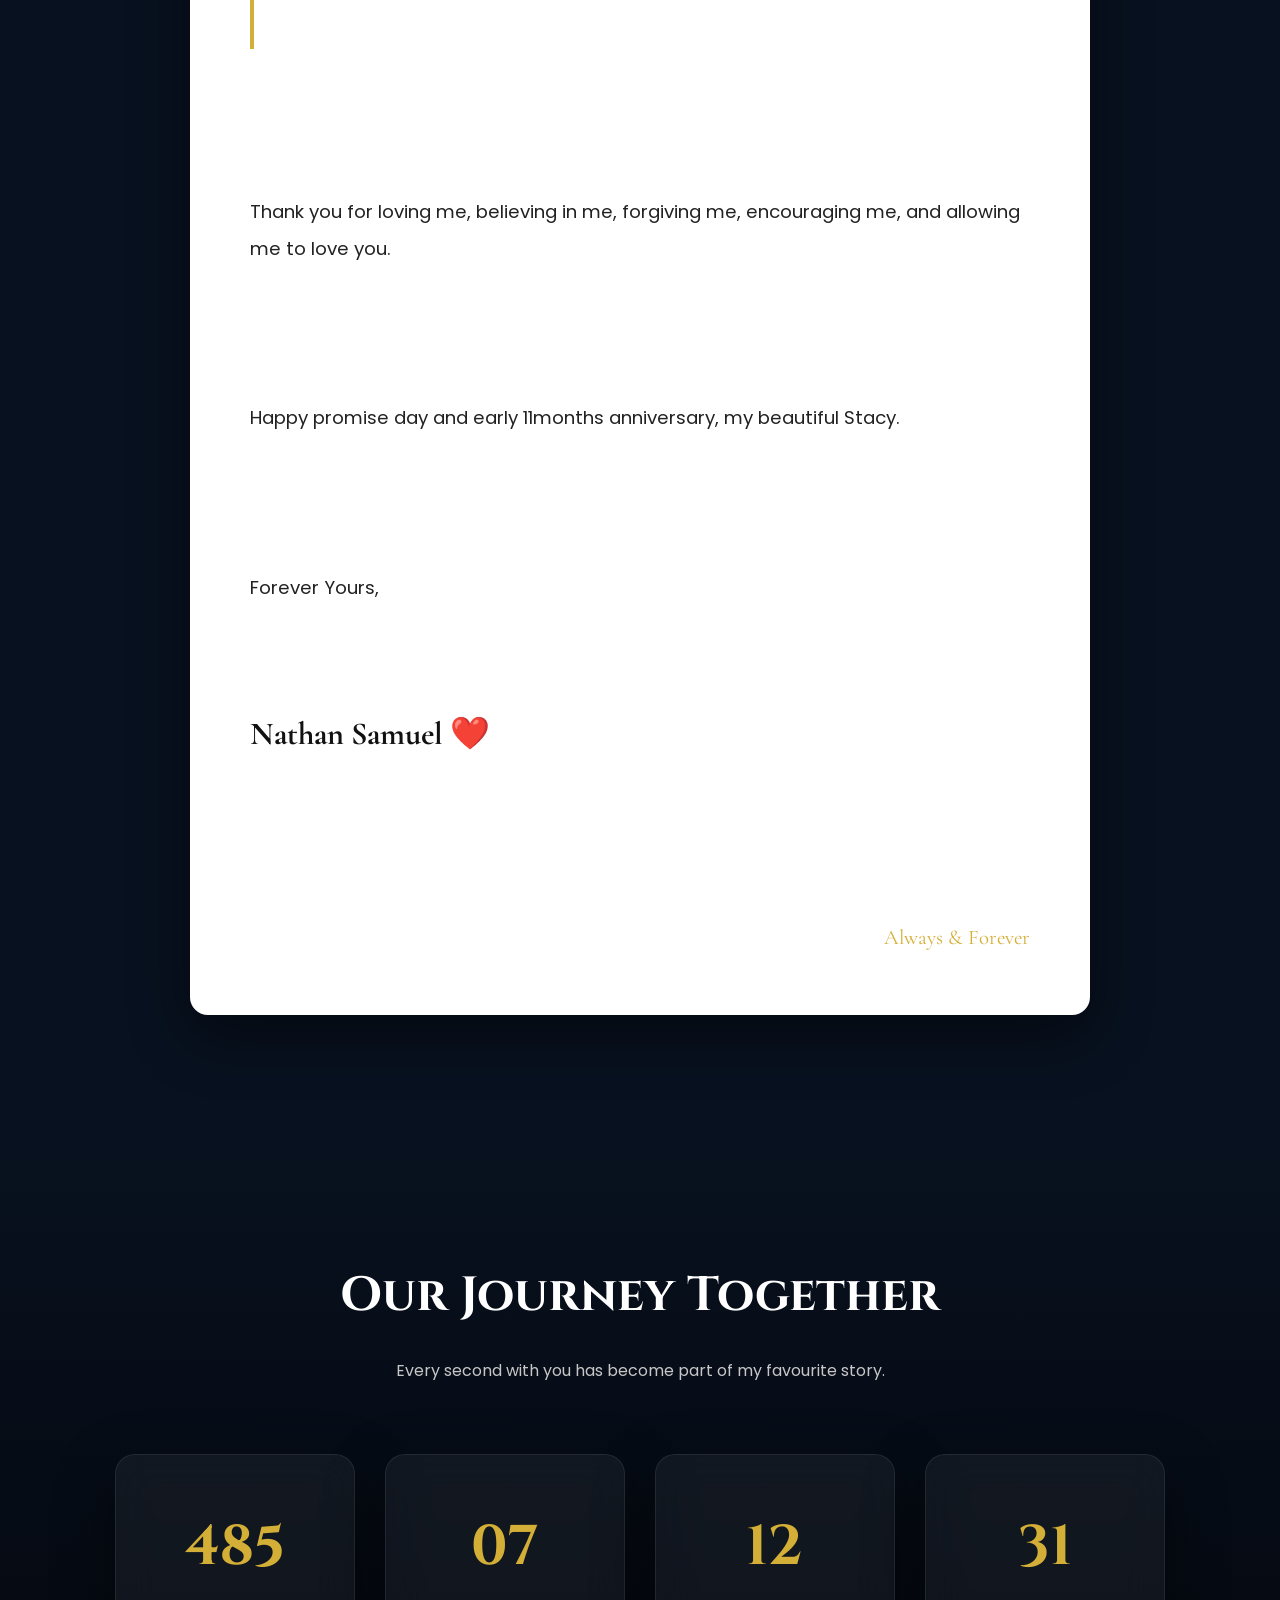
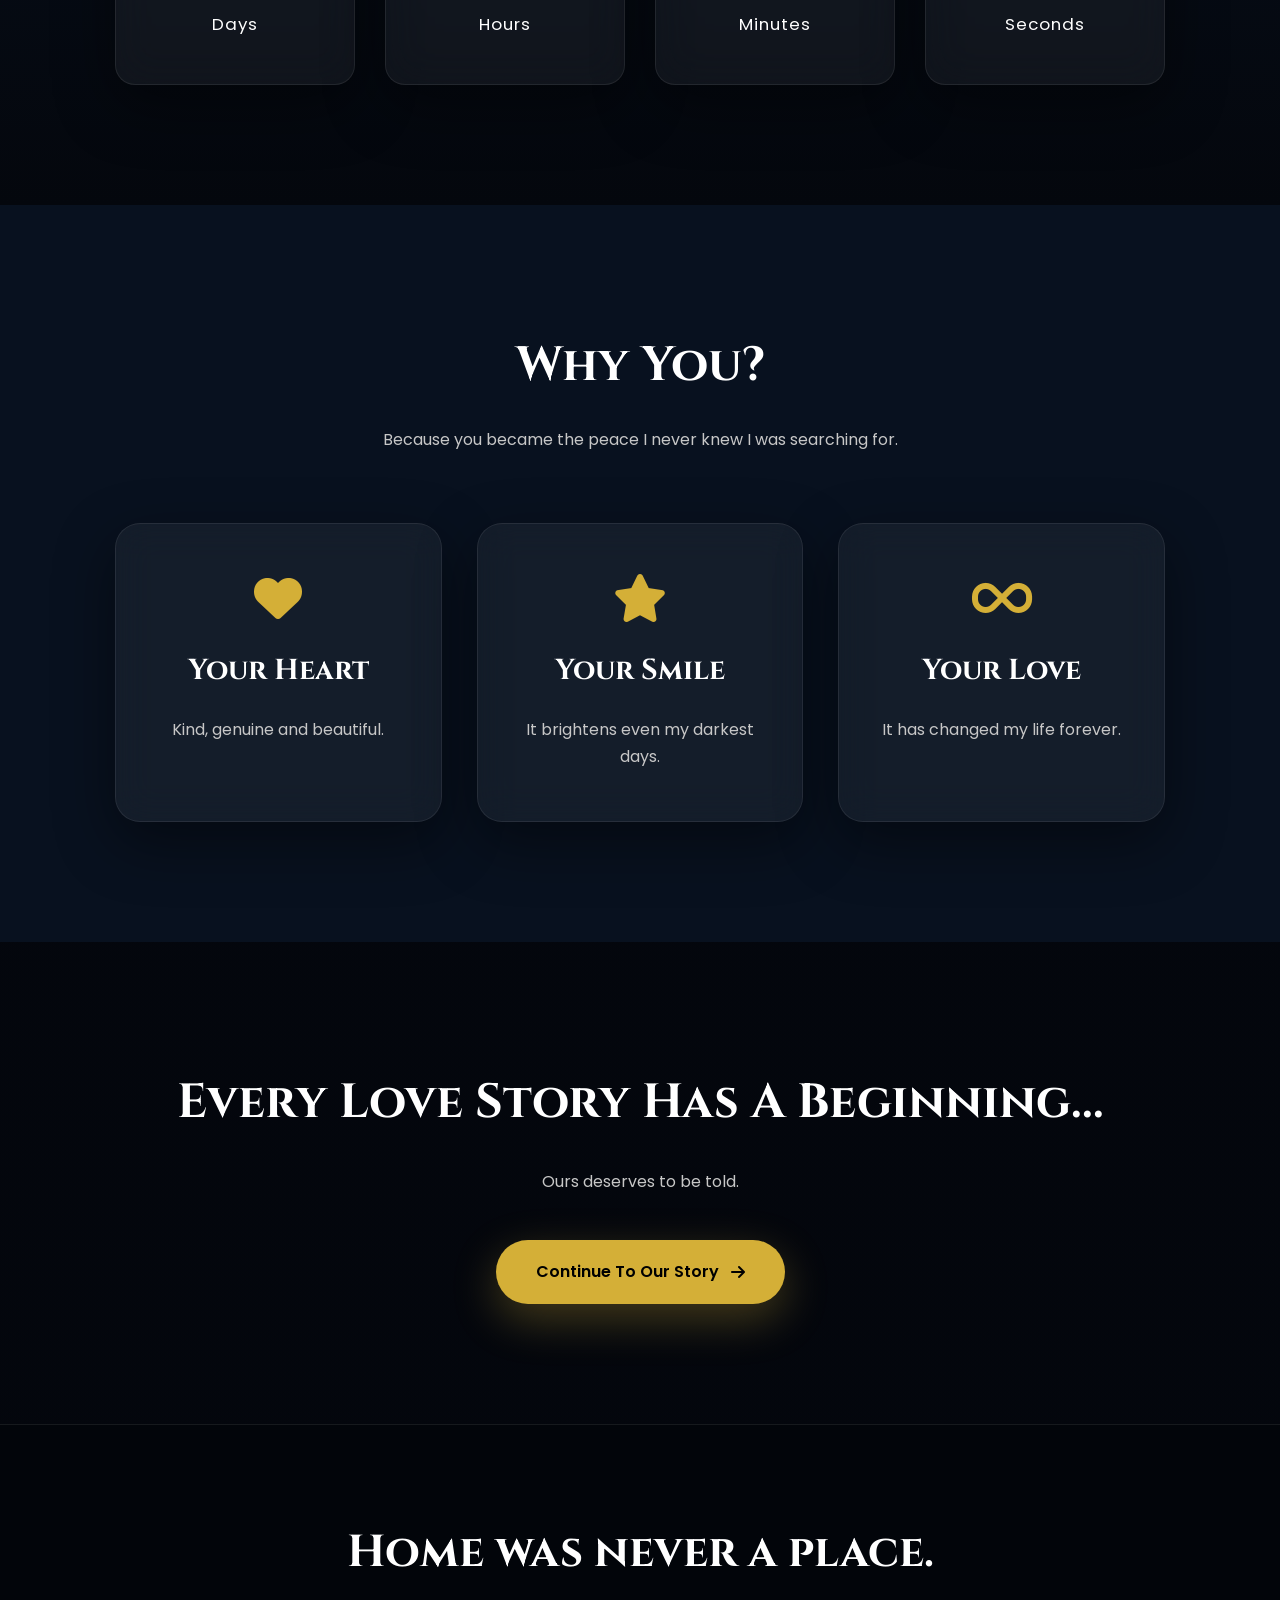
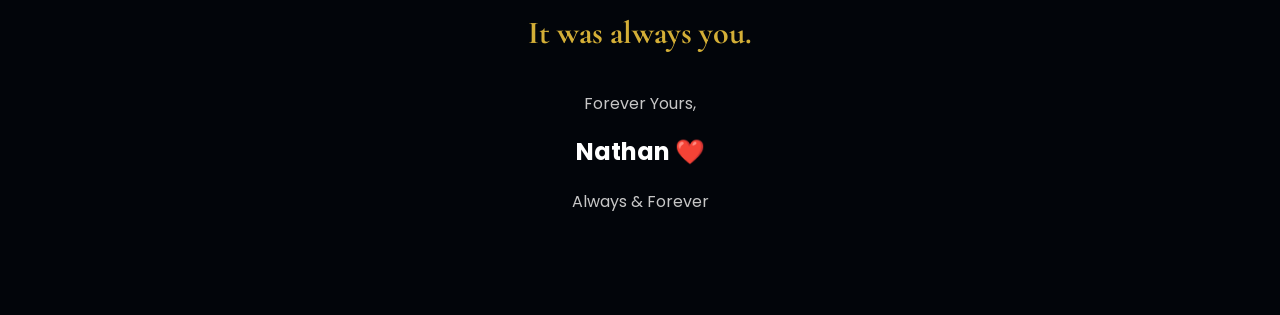
==== commit 625b212d: "Fix typos and improve phrasing in index.html" ====
--- a/index.html
+++ b/index.html
@@ -181,7 +181,7 @@
 </p>
 
 <p>
-I know we haven't always had easy days. We've had misunderstandings. We've had moments where we've both been hurt. There were times you questioned whether I cared enough, and times I struggled to show you just how much you mean to me. Looking back, those moments didn't make me want to leave—they made me want to love you better.
+I know we haven't always had easy days. We've had misunderstandings. We've had moments where we've both been hurt. There were times you questioned whether I cared enough, and times I struggled to show you just how much you mean to me. Looking back, those moments didn't make me want to leave, they made me want to love you better.
 </p>
 
 <p>
@@ -189,7 +189,7 @@
 </p>
 
 <p>
-Thank you for every laugh we've shared, every late-night conversation, every memory we've created, every lesson we've learned, and even every difficult conversation that brought us closer together. Every chapter has become part of a story I'll always treasure.
+Thank you for every laugh we've shared, every late night conversation, every memory we've created, every lesson we've learned, and even every difficult conversation that brought us closer together. Every chapter has become part of a story I'll always treasure.
 </p>
 
 <p>
@@ -197,7 +197,7 @@
 </p>
 
 <p>
-I admire your heart, your strength, your kindness, your smile, and the way you care so deeply. Even on the days when you doubt yourself, I hope you'll always remember that I see someone incredibly beautiful—not just on the outside, but in every part of who you are.
+I admire your heart, your strength, your kindness, your smile, and the way you care so deeply. Even on the days when you doubt yourself, I hope you'll always remember that I see someone incredibly beautiful... not just on the outside, but in every part of who you are.
 </p>
 
 <p>
@@ -224,7 +224,7 @@
 
 On the days we need extra patience.
 
-On every ordinary Tuesday.
+On every ordinary Tuesday and Friday.
 
 On every special anniversary.
 
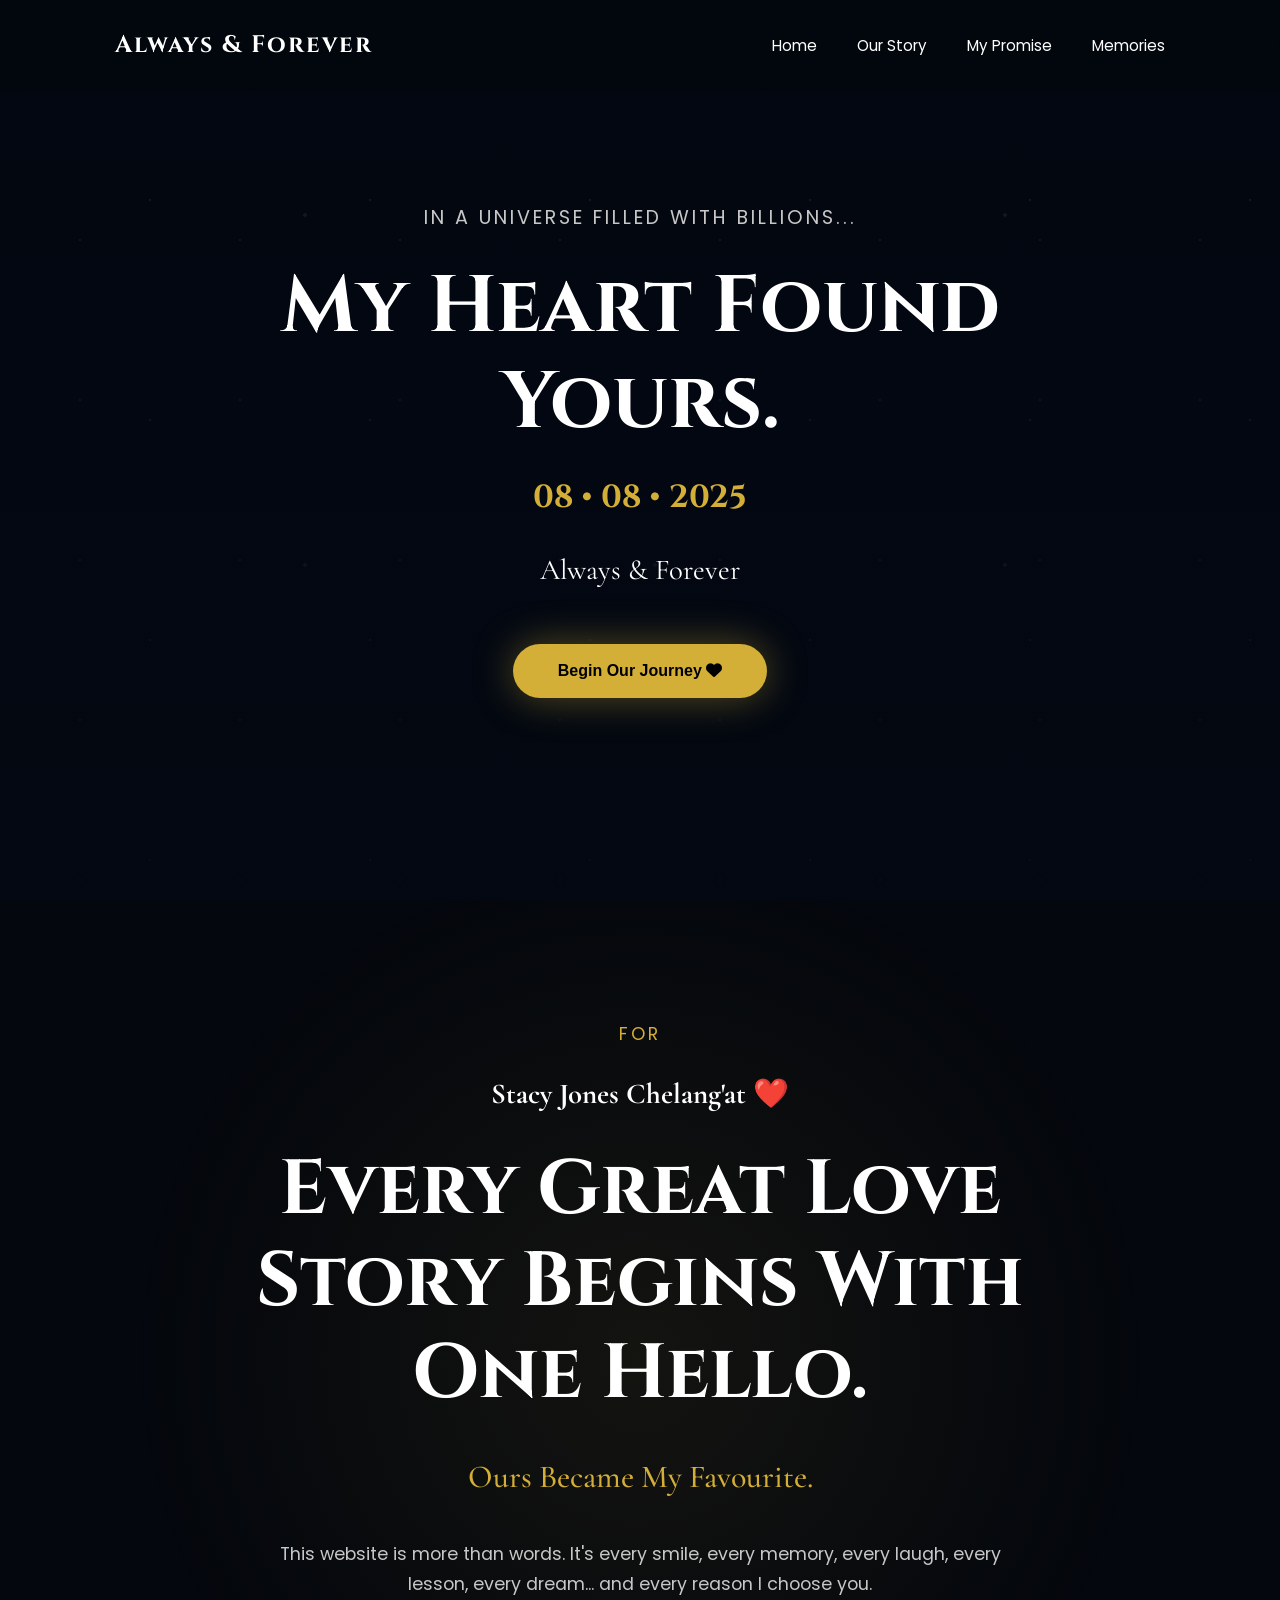
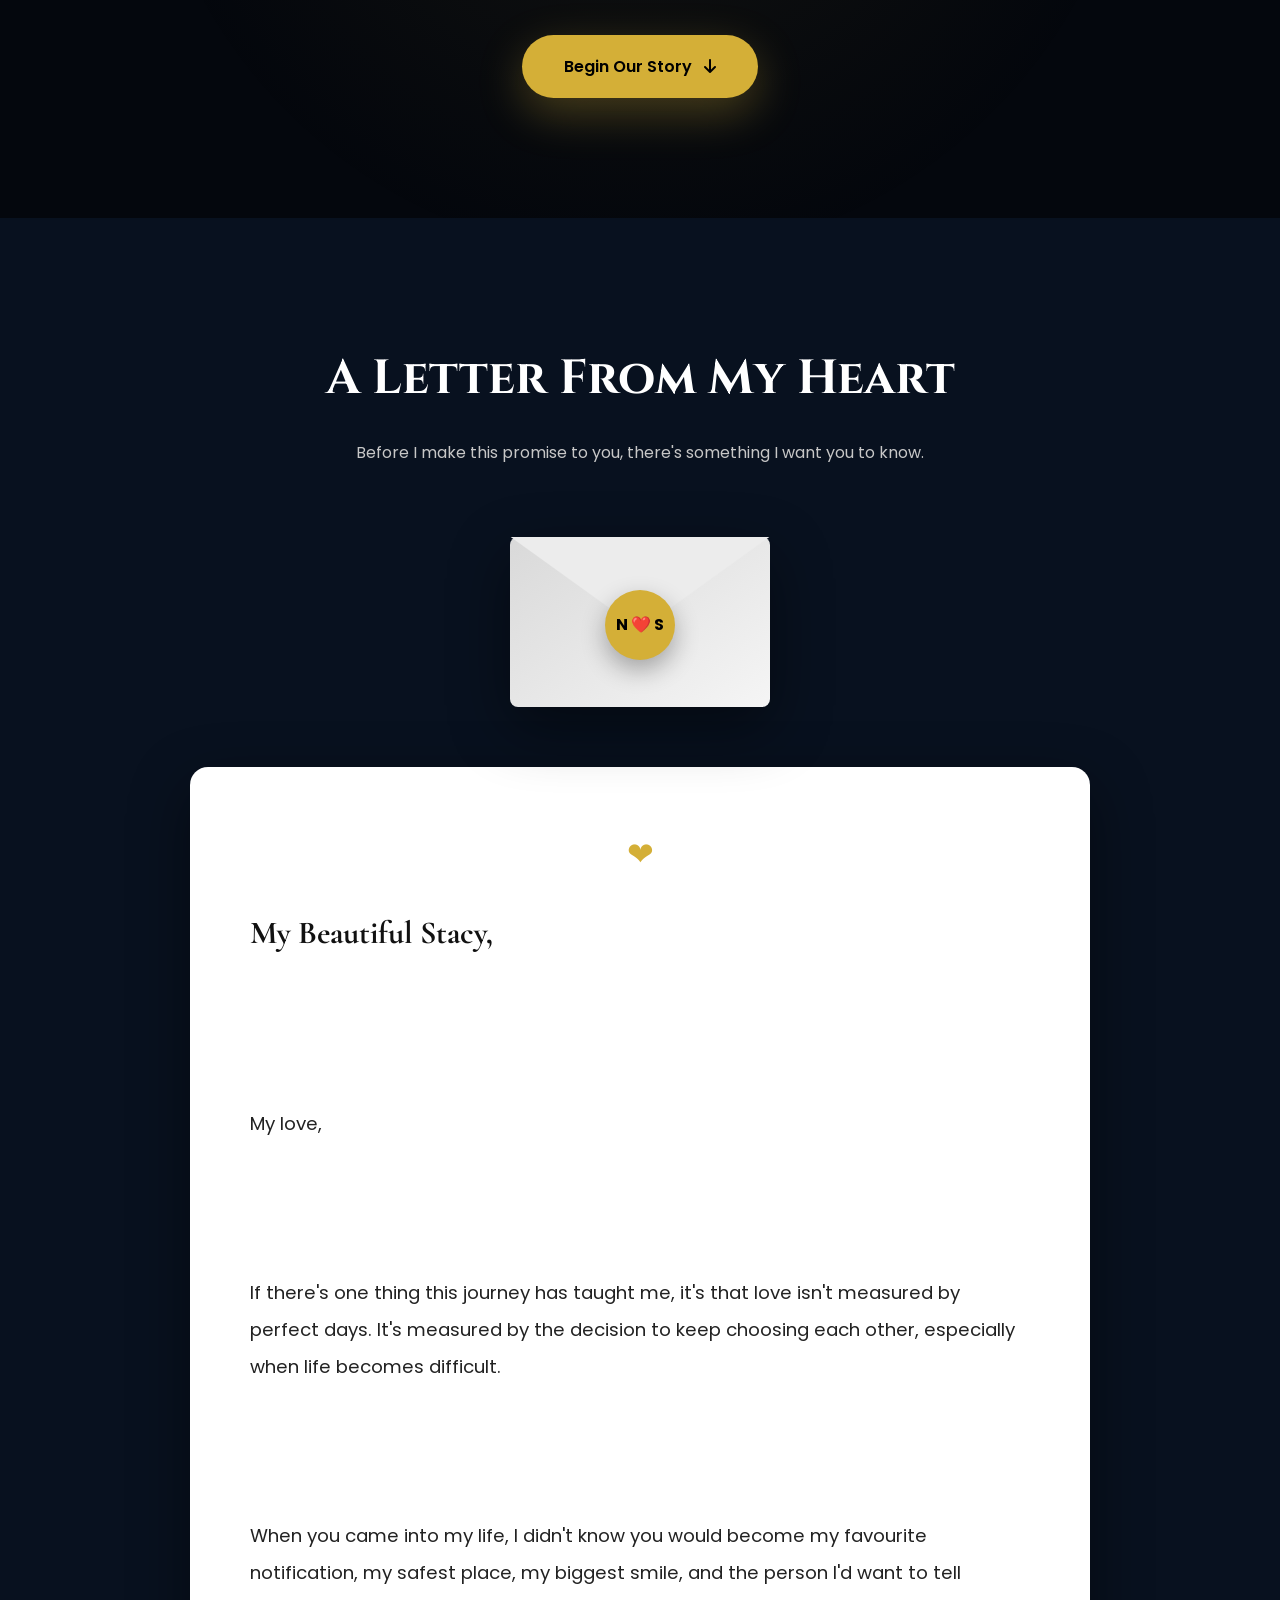
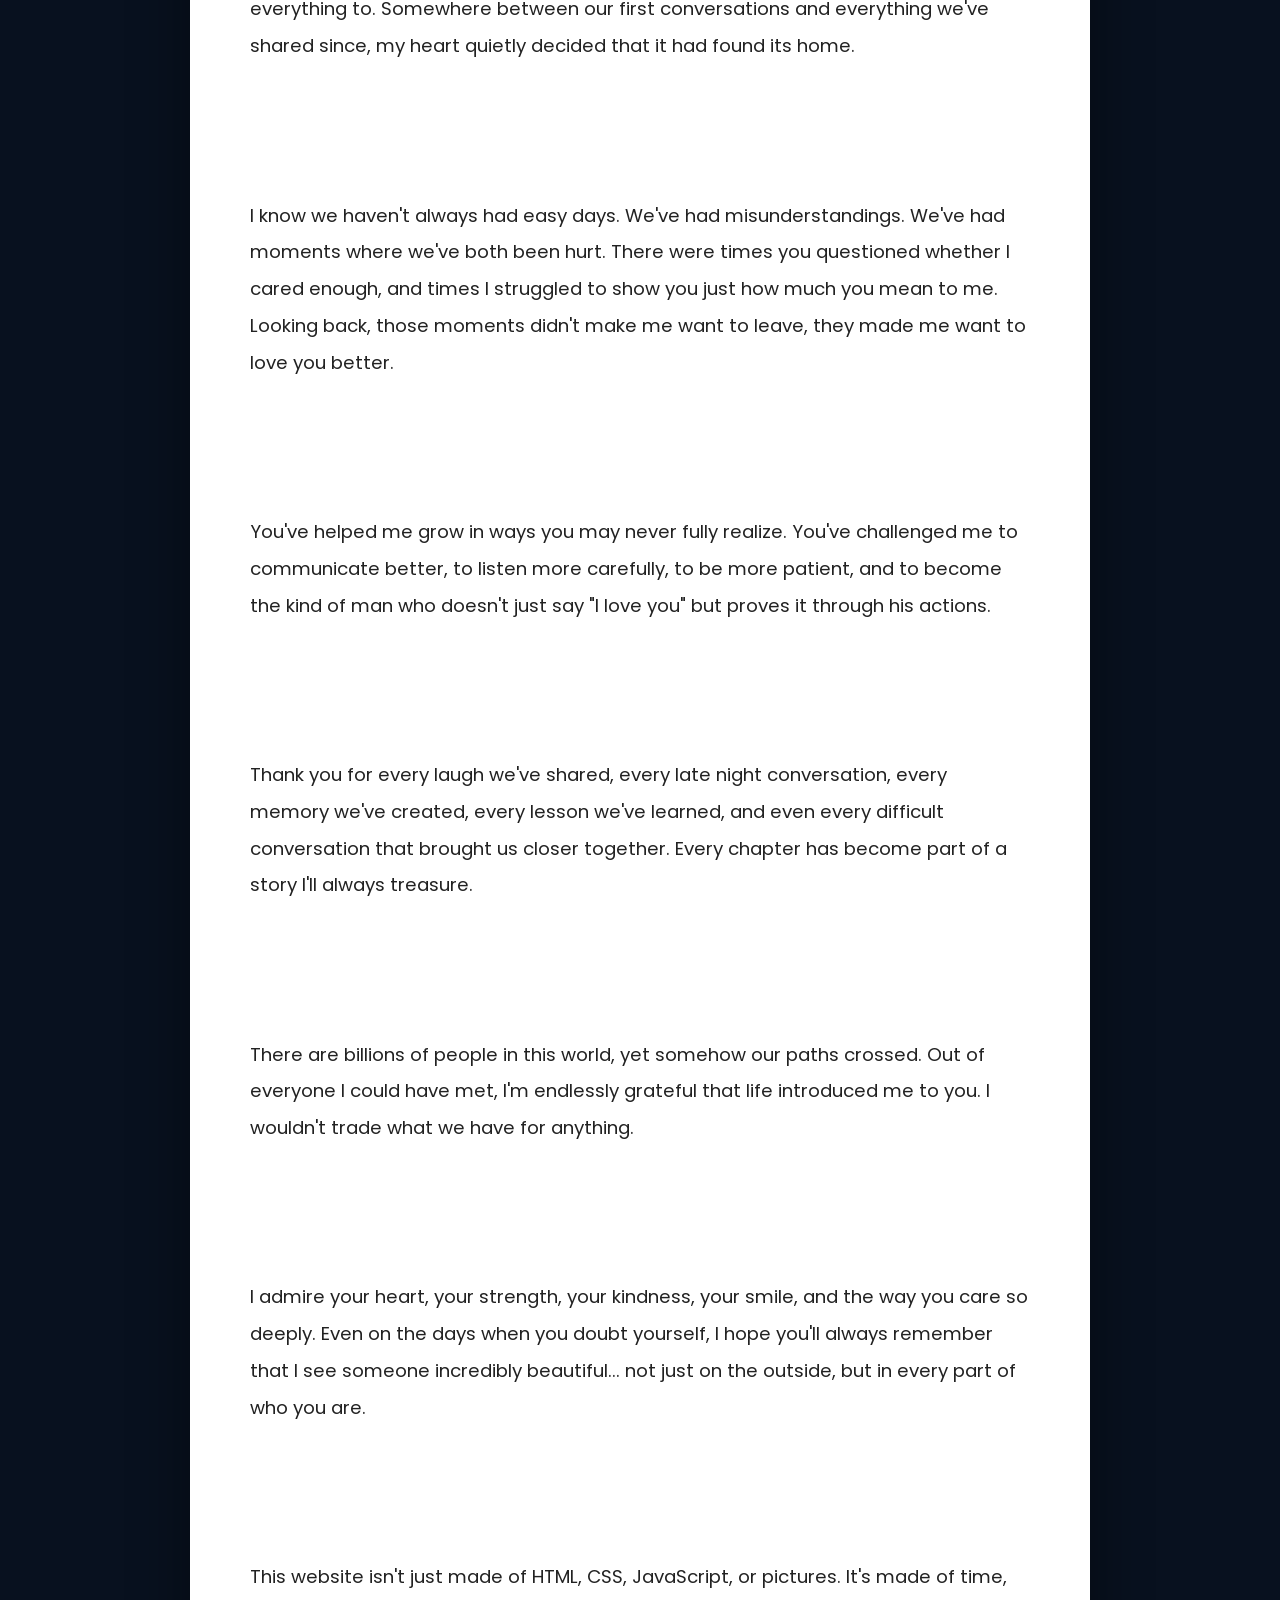
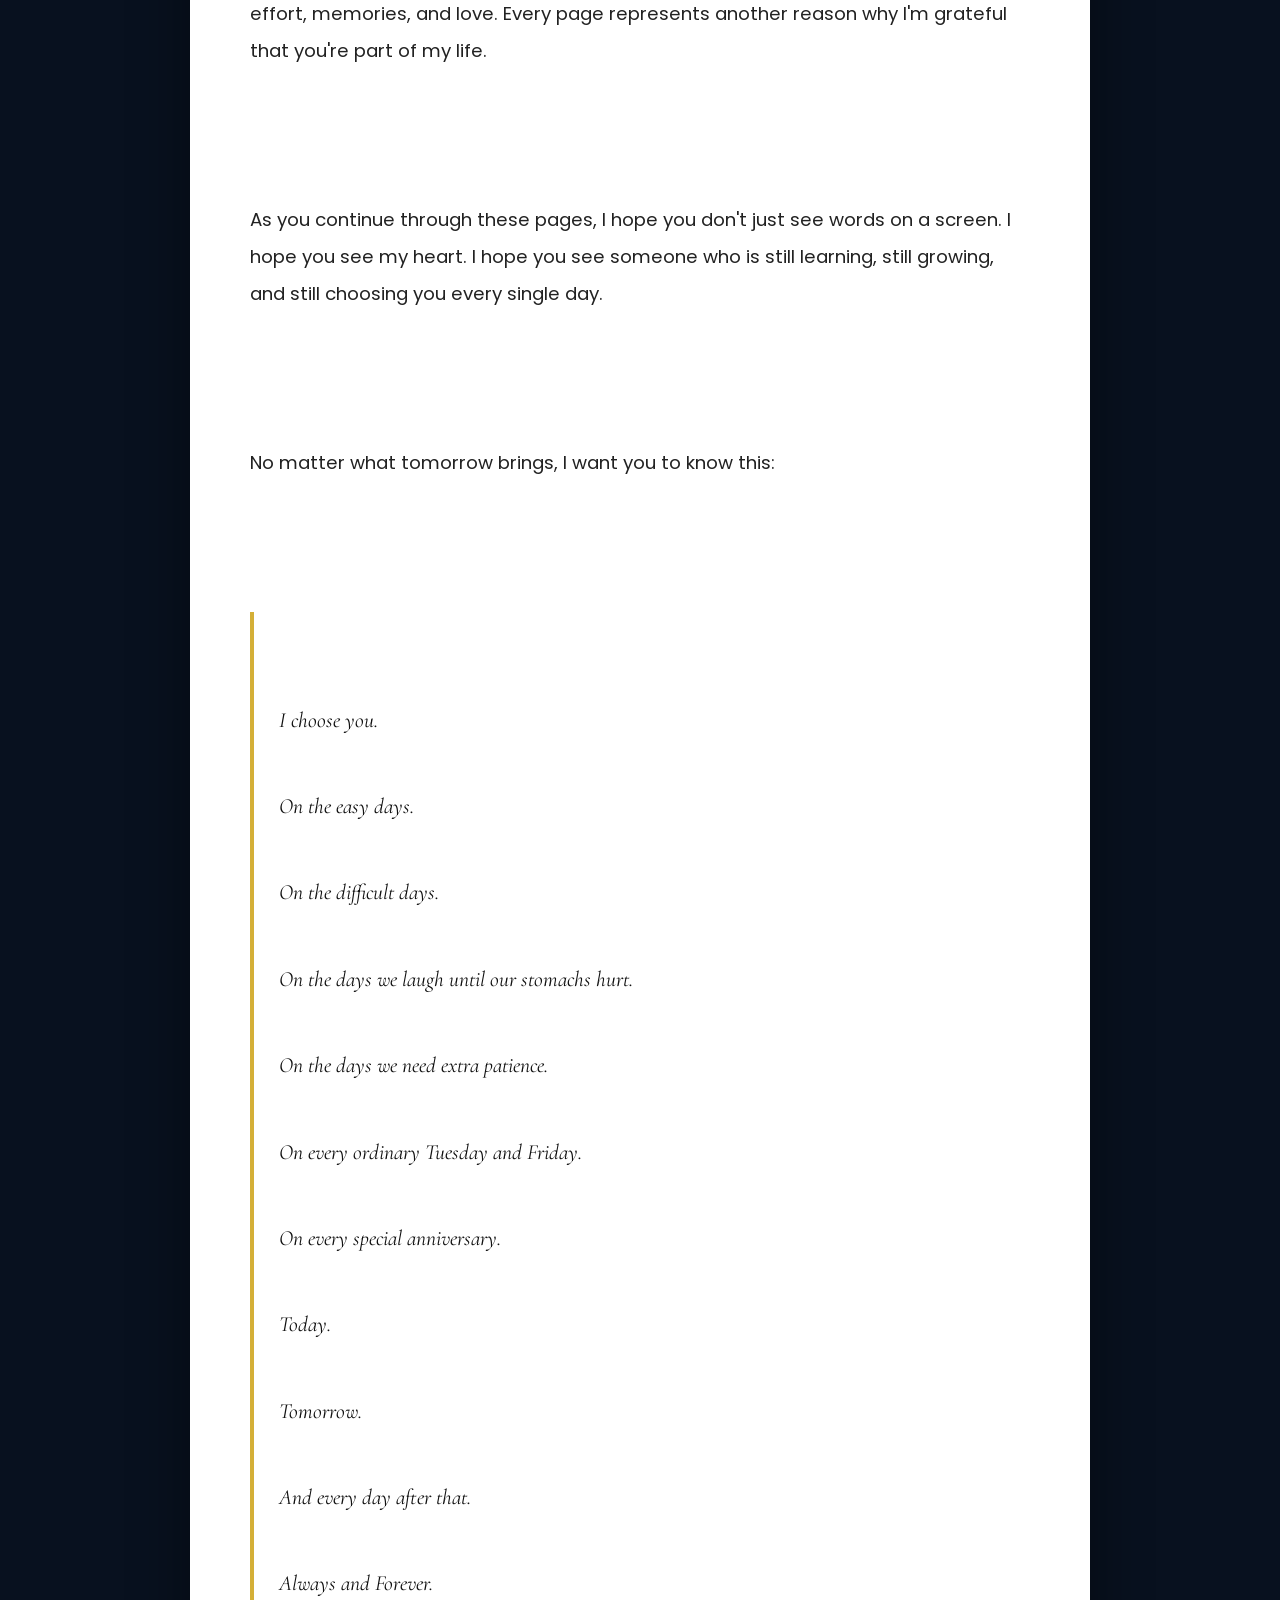
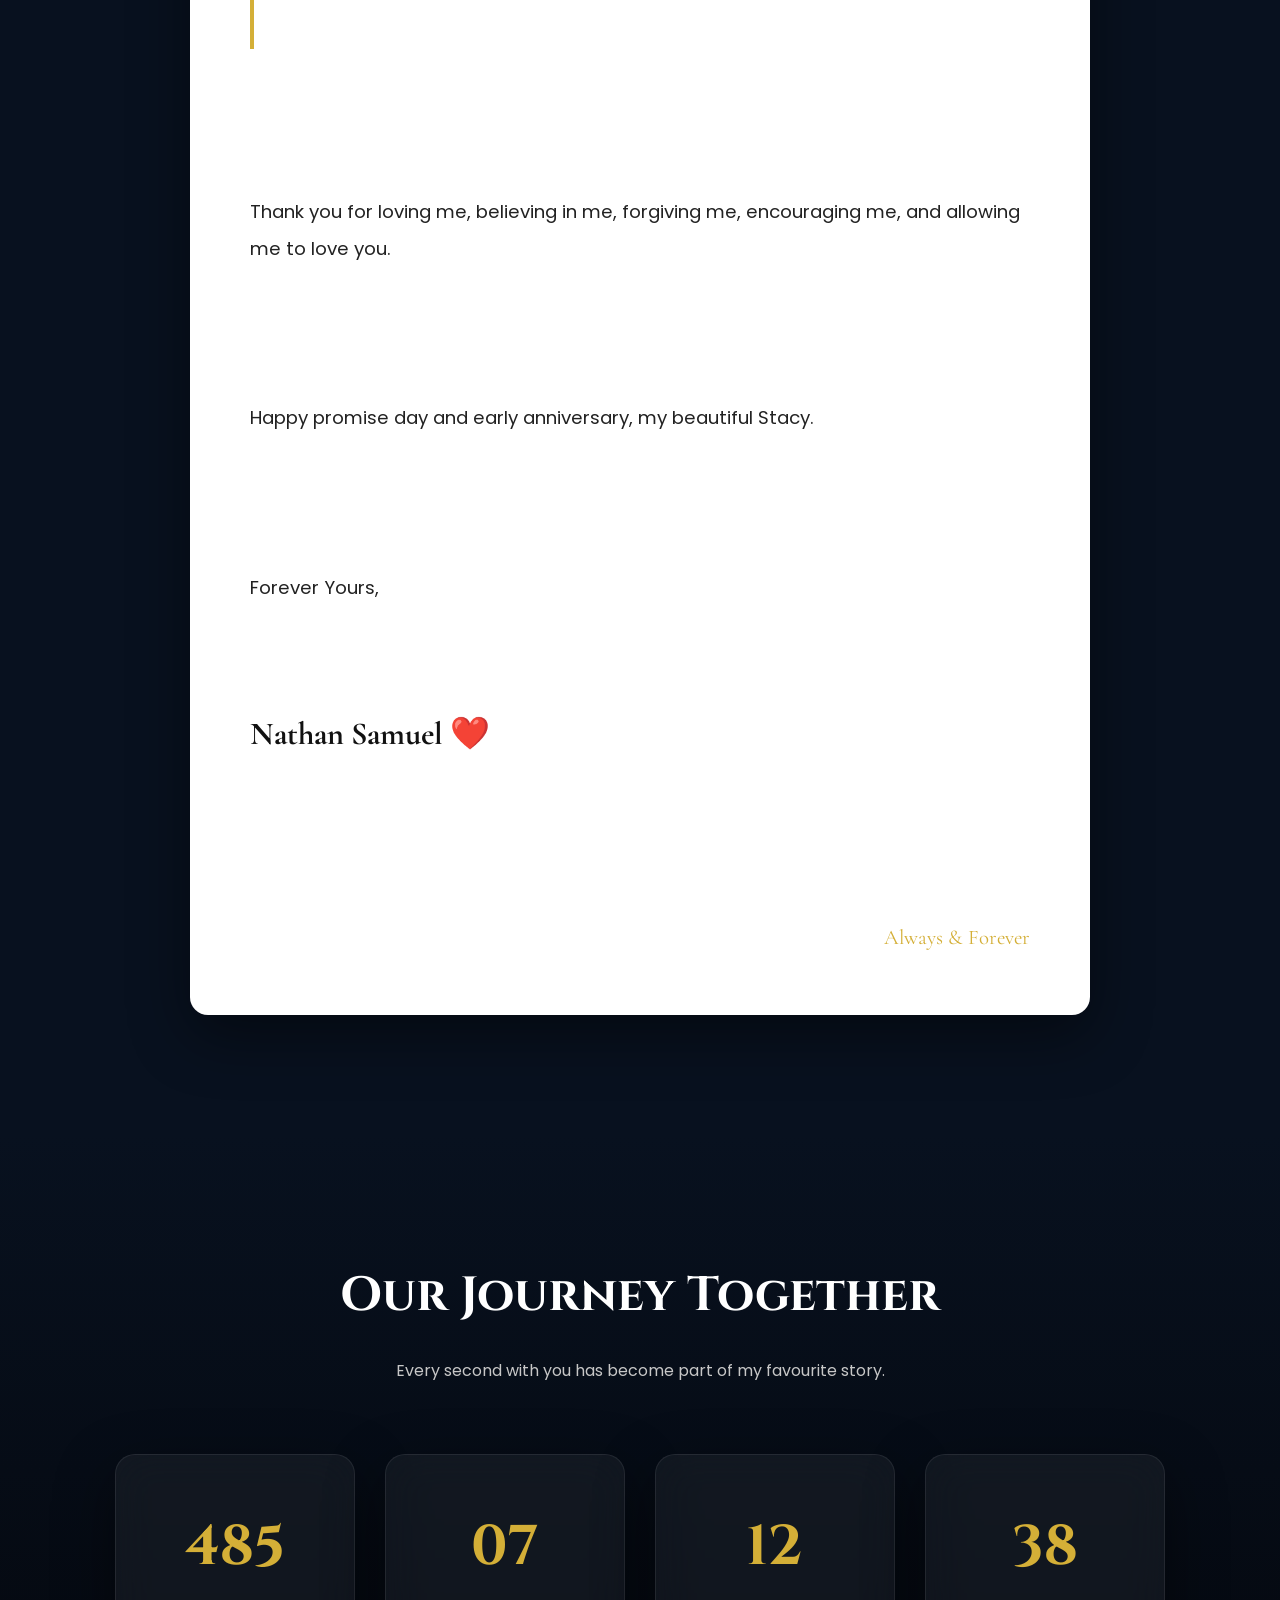
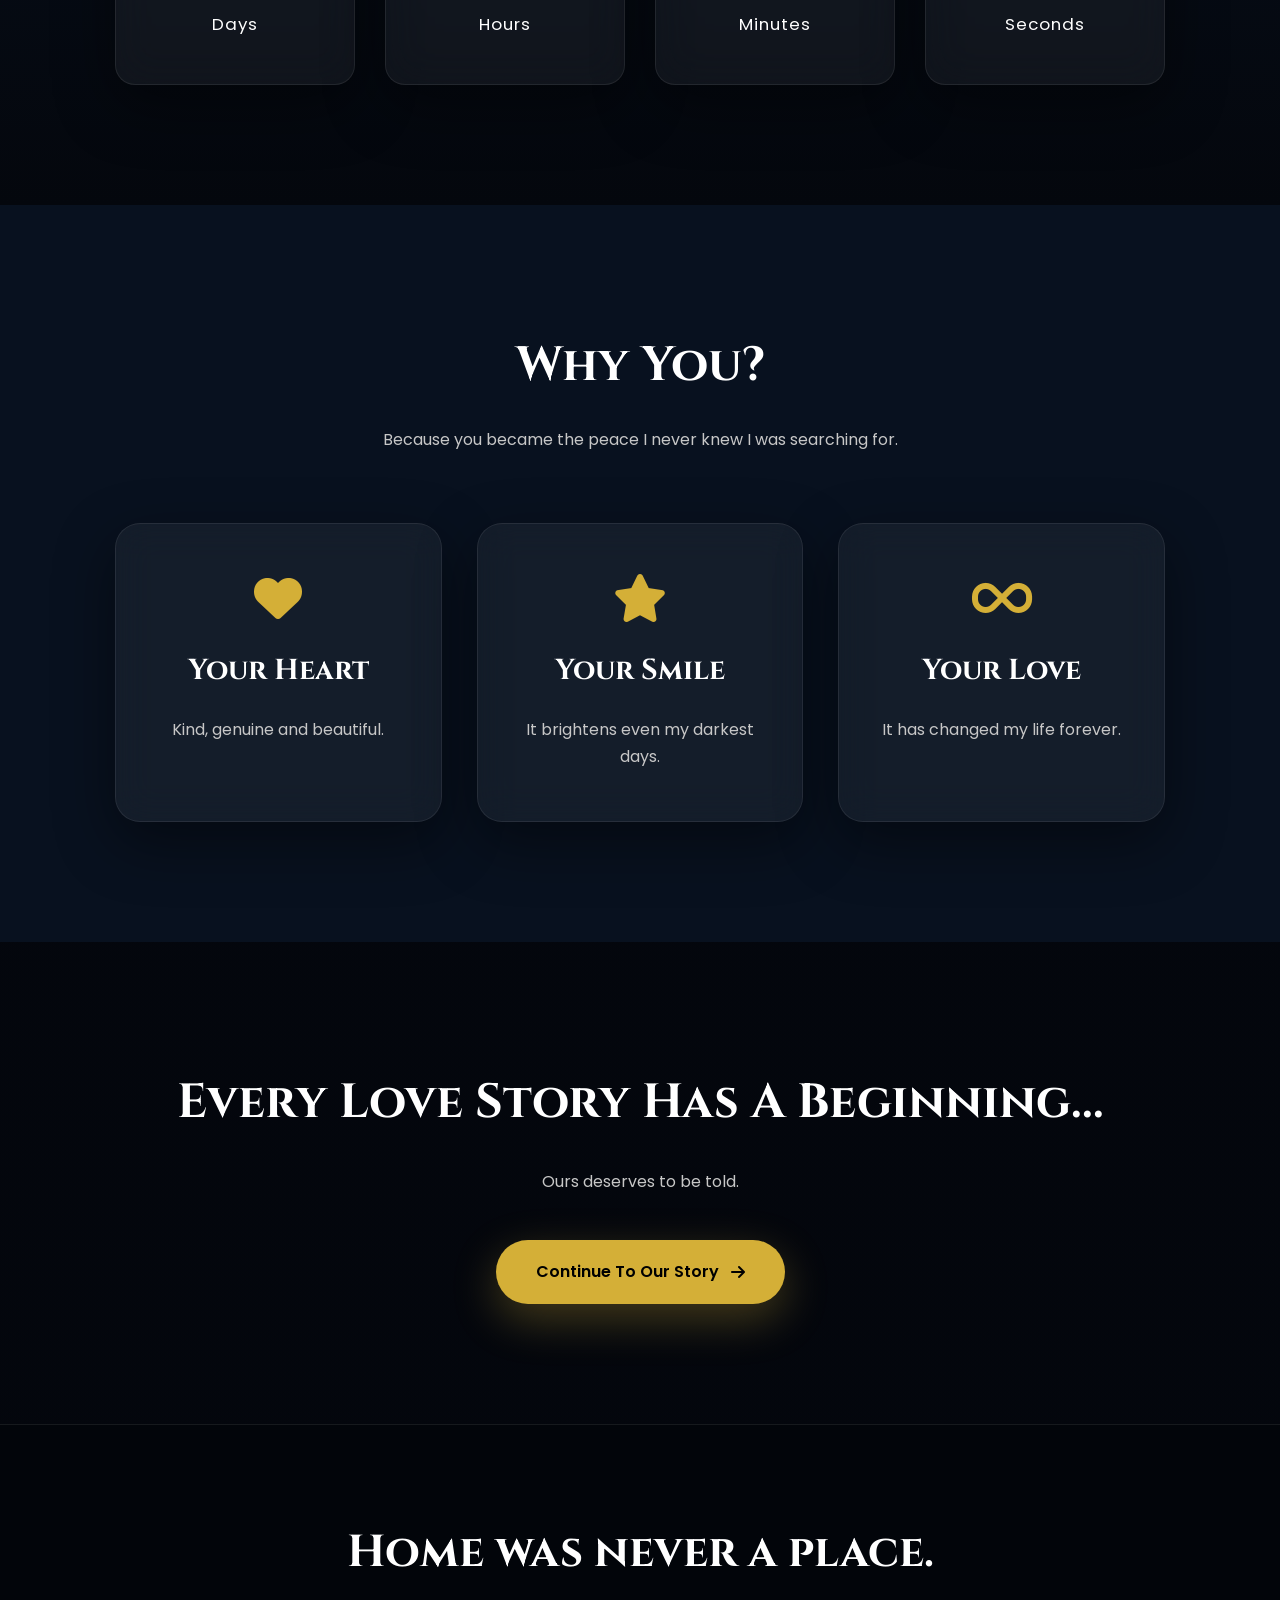
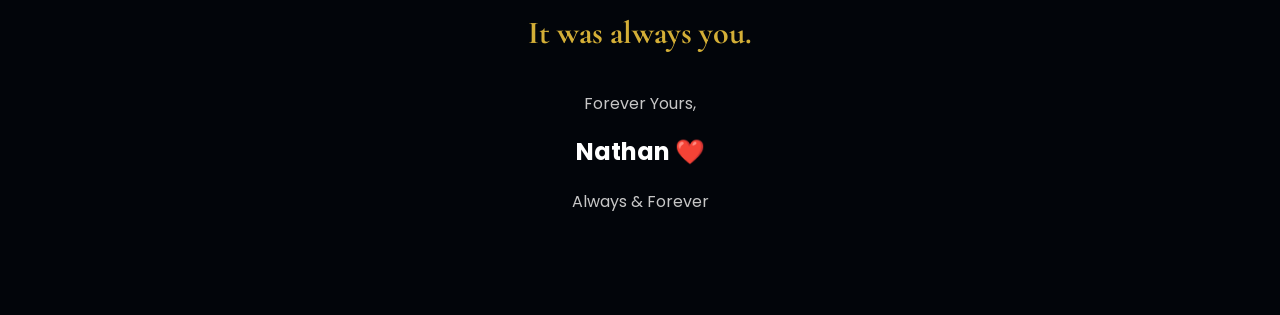
==== commit 485c1ee1: "Merge branch 'main' of https://github.com/natemvp/special" ====
--- a/index.html
+++ b/index.html
@@ -243,7 +243,7 @@
 </p>
 
 <p>
-Happy promise day and early 11months anniversary, my beautiful Stacy.
+Happy promise day and early anniversary, my beautiful Stacy.
 </p>
 
 <p>
